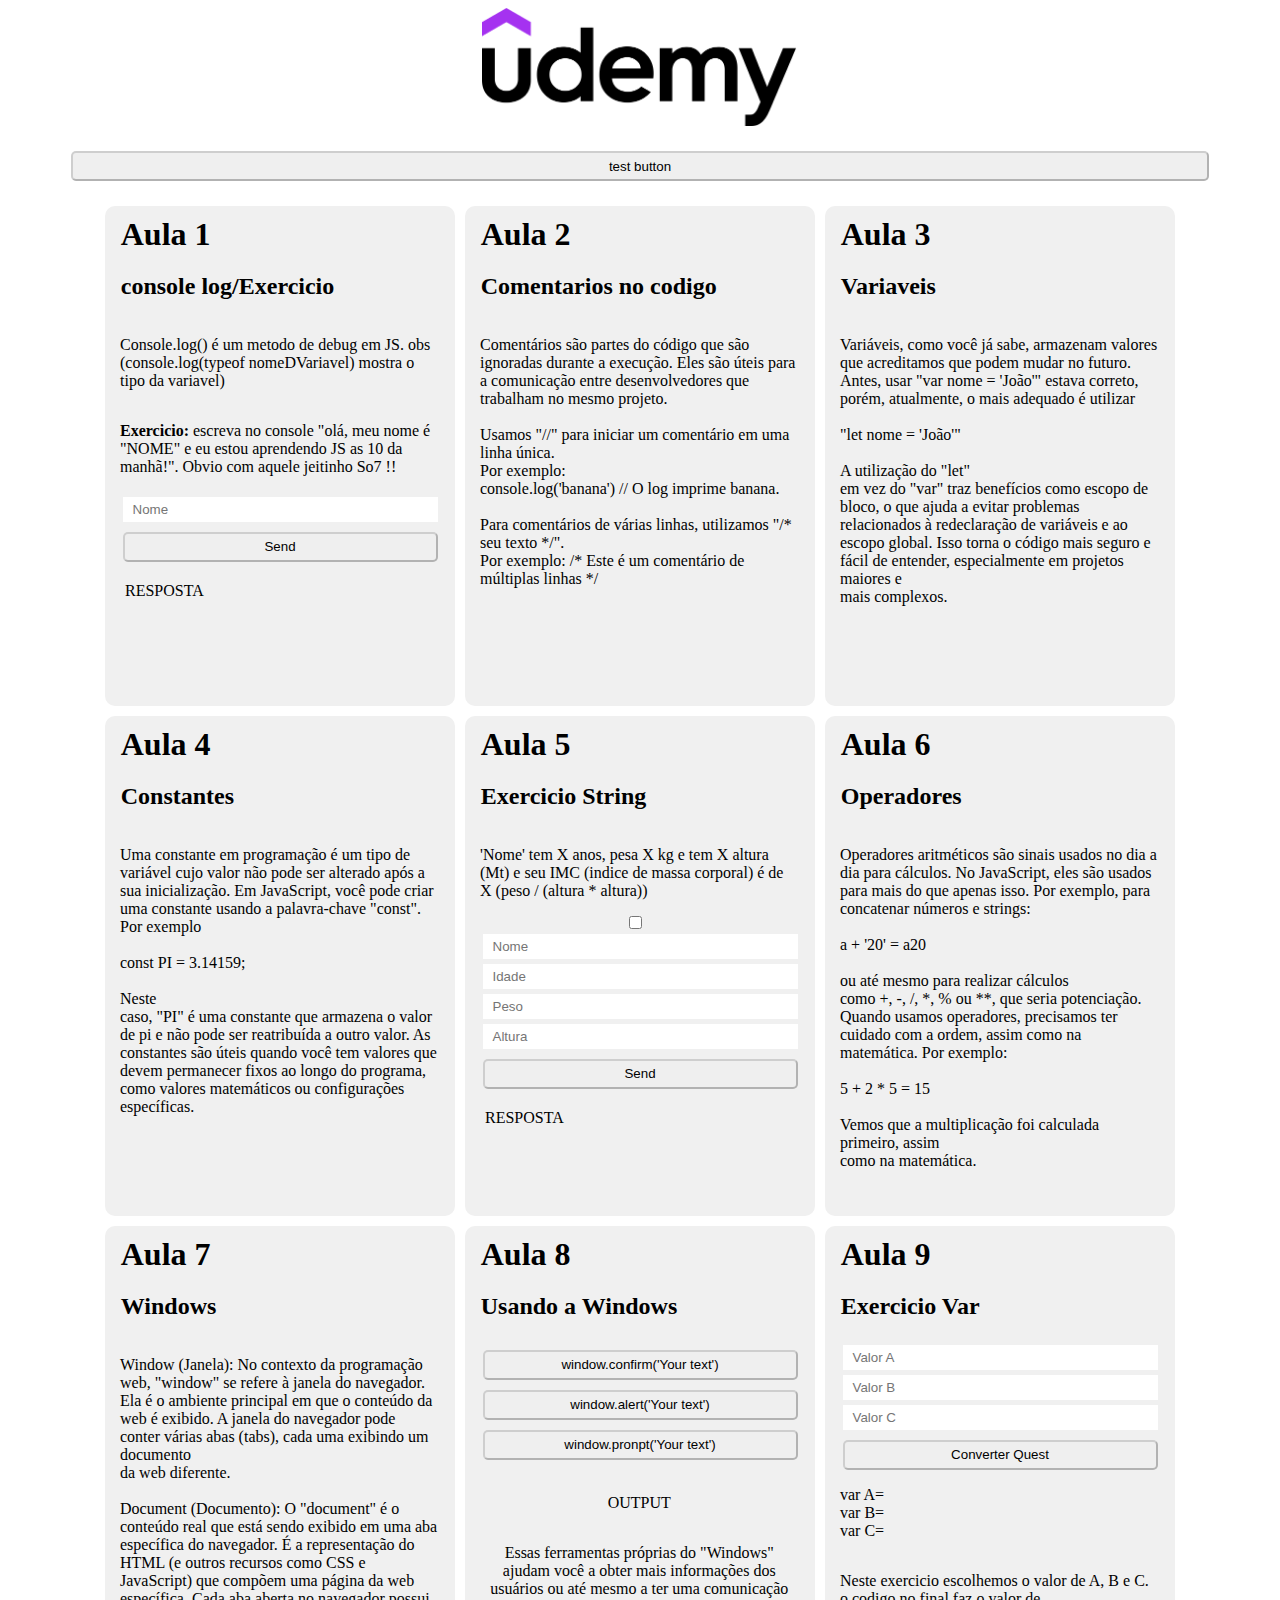
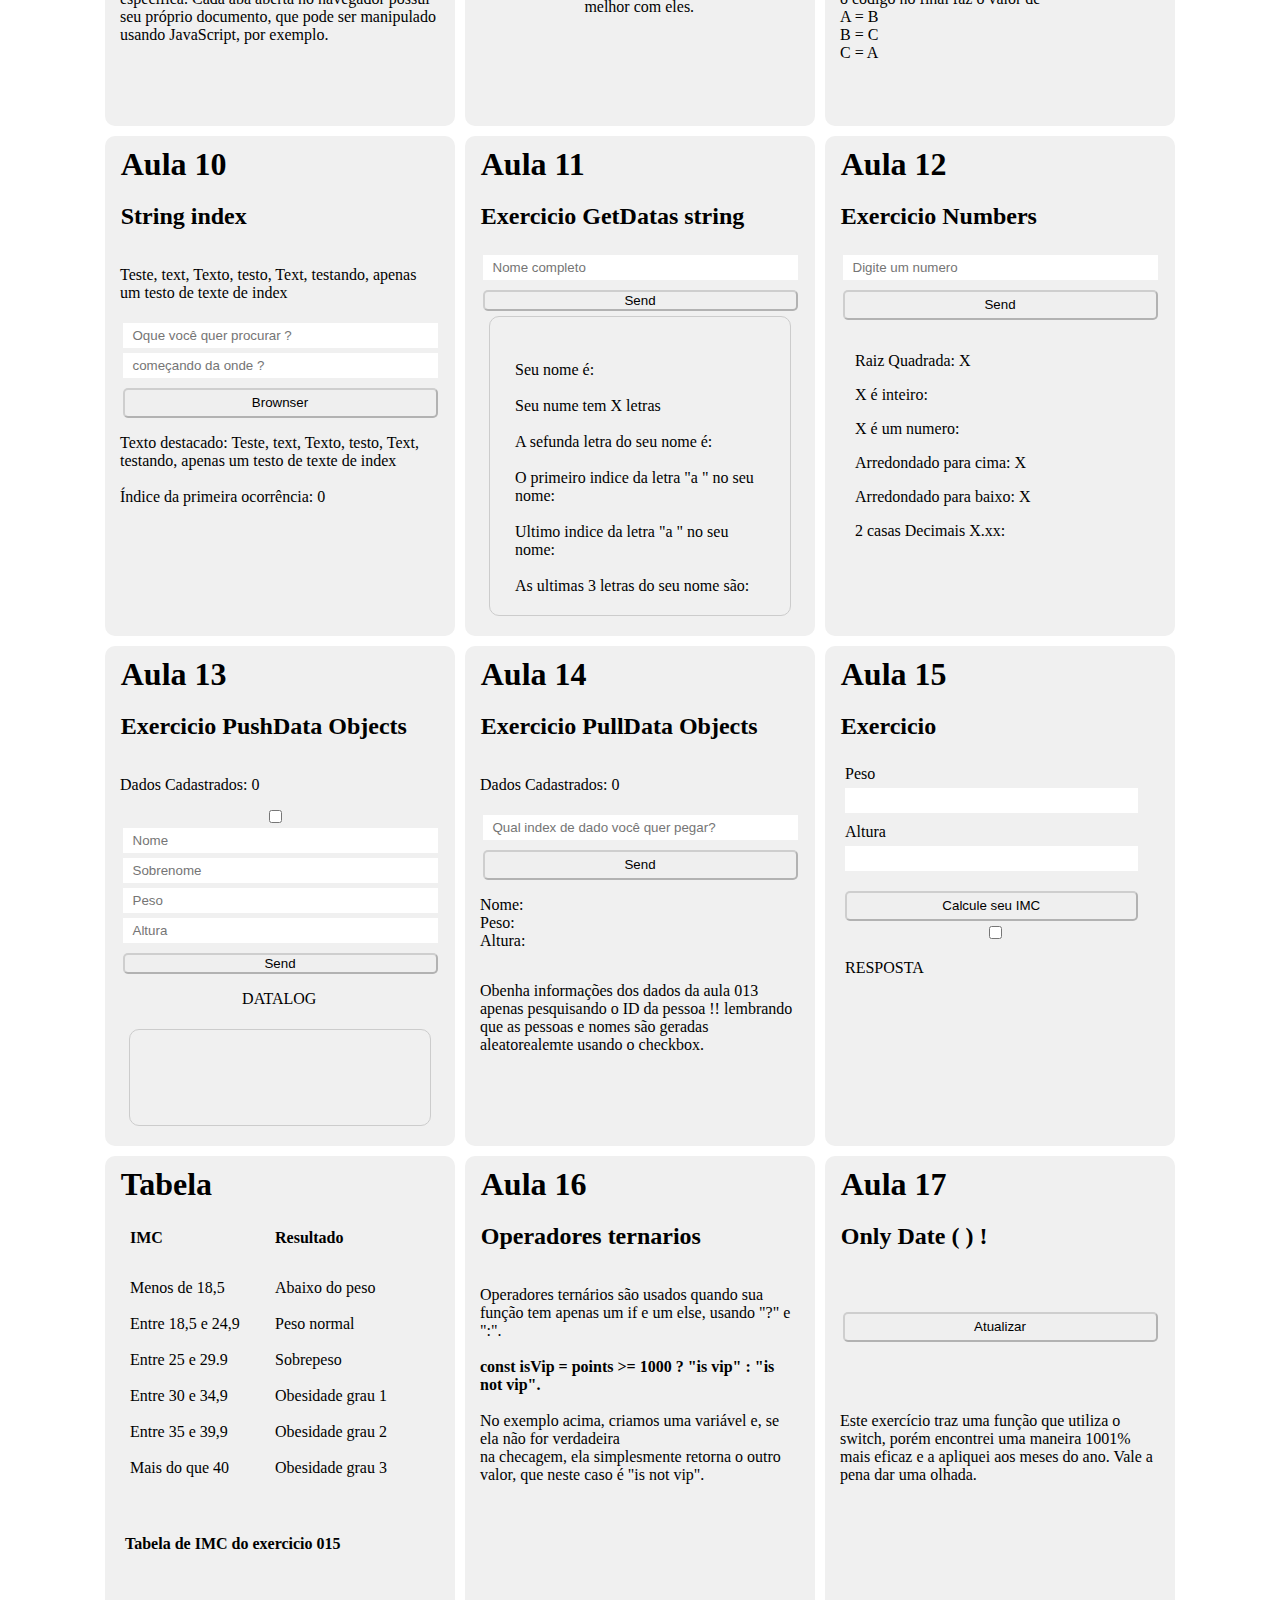
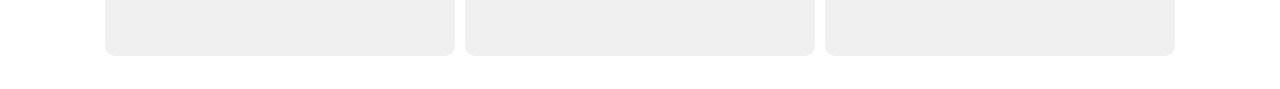
==== index.html @ 400ef10d "Updade 11/04/2024 10:15" ====
<!DOCTYPE html>
<html lang="pt-BR">

<head>
    <meta charset="UTF-8">
    <meta name="viewport" content="width=device-width, initial-scale=1.0">
    <title>base teste Curso</title>
    <link rel="stylesheet" href="/CursoPart1/style.css">
    <link rel="stylesheet" href="/CursoPart1/styleAulas.css">
</head>

<body>


    <img src="/assets/Udemy_logo.svg.png" class="imgUdemy" alt="Imagem udemy">
    <button class="bt" style="margin-top: 25px;" onclick="testBackLog()">test button</button>



    <section class="daddy">
        <div class="aula">
            <h1>Aula 1</h1>
            <h2>console log/Exercicio</h2>

            <p>Console.log() é um metodo de debug em JS. obs (console.log(typeof nomeDVariavel) mostra o tipo da variavel)</p>
            <p><strong>Exercicio:</strong> escreva no console "olá, meu nome é "NOME" e eu estou aprendendo JS as 10 da manhã!". Obvio com aquele jeitinho So7 !!</p>

            <input type="text" id="nome" class="input" placeholder="Nome">
            <button onclick="aula001()" class="bt">Send</button>
            <p id="quest001" class="respClass">RESPOSTA</p>

        </div>

        <div class="aula">
            <h1>Aula 2</h1>
            <h2>Comentarios no codigo</h2>

            <p>Comentários são partes do código que são ignoradas durante a execução. Eles são úteis para a comunicação entre desenvolvedores que trabalham no mesmo projeto.<br><br> Usamos "//" para iniciar um comentário em uma linha única.<br>Por exemplo:
                console.log('banana') // O log imprime banana. <br><br>Para comentários de várias linhas, utilizamos "/* seu texto */". <br>Por exemplo: /* Este é um comentário de múltiplas linhas */
            </p>




        </div>
        <div class="aula">
            <h1>Aula 3</h1>
            <h2>Variaveis</h2>

            <p>Variáveis, como você já sabe, armazenam valores que acreditamos que podem mudar no futuro. Antes, usar "var nome = 'João'" estava correto, porém, atualmente, o mais adequado é utilizar <br><br>"let nome = 'João'"<br><br> A utilização do "let"
                em vez do "var" traz benefícios como escopo de bloco, o que ajuda a evitar problemas relacionados à redeclaração de variáveis e ao escopo global. Isso torna o código mais seguro e fácil de entender, especialmente em projetos maiores e
                mais complexos.
            </p>


        </div>

        <div class="aula">
            <h1>Aula 4</h1>
            <h2>Constantes</h2>

            <p>Uma constante em programação é um tipo de variável cujo valor não pode ser alterado após a sua inicialização. Em JavaScript, você pode criar uma constante usando a palavra-chave "const". Por exemplo<br><br>const PI = 3.14159;<br><br>Neste
                caso, "PI" é uma constante que armazena o valor de pi e não pode ser reatribuída a outro valor. As constantes são úteis quando você tem valores que devem permanecer fixos ao longo do programa, como valores matemáticos ou configurações
                específicas.
            </p>

        </div>

        <div class="aula">
            <h1>Aula 5</h1>
            <h2>Exercicio String</h2>
            <p>'Nome' tem X anos, pesa X kg e tem X altura (Mt) e seu IMC (indice de massa corporal) é de X (peso / (altura * altura))</p>

            <input type="checkbox" id="checkboxAula05" class="checkBox">
            <input type="text" placeholder="Nome" class="input" id="aula005Nome">
            <input type="number" placeholder="Idade" class="input" id="aula005Idade">
            <input type="number" placeholder="Peso" class="input" id="aula005Peso">
            <input type="number" placeholder="Altura" class="input" id="aula005Altura">

            <button onclick="aula005()" class="bt">Send</button>

            <p id="aula005" class="respClass">RESPOSTA</p>

        </div>

        <div class="aula">
            <h1>Aula 6 </h1>
            <h2>Operadores</h2>

            <p>Operadores aritméticos são sinais usados no dia a dia para cálculos. No JavaScript, eles são usados para mais do que apenas isso. Por exemplo, para concatenar números e strings: <br><br>a + '20' = a20<br><br>ou até mesmo para realizar cálculos
                como +, -, /, *, % ou **, que seria potenciação. Quando usamos operadores, precisamos ter cuidado com a ordem, assim como na matemática. Por exemplo: <br><br>5 + 2 * 5 = 15<br><br>Vemos que a multiplicação foi calculada primeiro, assim
                como na matemática.
            </p>

        </div>

        <div class="aula">
            <h1>Aula 7 </h1>
            <h2>Windows</h2>

            <p>Window (Janela): No contexto da programação web, "window" se refere à janela do navegador. Ela é o ambiente principal em que o conteúdo da web é exibido. A janela do navegador pode conter várias abas (tabs), cada uma exibindo um documento
                da web diferente. <br><br>Document (Documento): O "document" é o conteúdo real que está sendo exibido em uma aba específica do navegador. É a representação do HTML (e outros recursos como CSS e JavaScript) que compõem uma página da web
                específica. Cada aba aberta no navegador possui seu próprio documento, que pode ser manipulado usando JavaScript, por exemplo.
            </p>

        </div>

        <div class="aula">
            <h1>Aula 8 </h1>
            <h2>Usando a Windows</h2>

            <button onclick="aula007('confirm')" class="bt">window.confirm('Your text')</button>
            <button onclick="aula007('alert')" class="bt">window.alert('Your text')</button>
            <button onclick="aula007('pronpt')" class="bt">window.pronpt('Your text')</button>
            <BR>

            <p id="outputAula007" style="text-align: center;">OUTPUT<br></p>
            <p style="text-align: center;">Essas ferramentas próprias do "Windows" ajudam você a obter mais informações dos usuários ou até mesmo a ter uma comunicação melhor com eles.</p>

        </div>

        <div class="aula">
            <h1>Aula 9</h1>
            <h2>Exercicio Var</h2>

            <input type="text" class="input" placeholder="Valor A" id="aula009A">
            <input type="text" class="input" placeholder="Valor B" id="aula009B">
            <input type="text" class="input" placeholder="Valor C" id="aula009C">

            <button class="bt" onclick="aula009()">Converter Quest</button>

            <p id="textAula009">var A= <br>var B= <br>var C=</p>

            <p>Neste exercicio escolhemos o valor de A, B e C. o codigo no final faz o valor de <br>A = B<br>B = C<br>C = A</p>

        </div>

        <div class="aula">
            <h1>Aula 10</h1>
            <h2>String index</h2>

            <p>Teste, text, Texto, testo, Text, testando, apenas um testo de texte de index</p>

            <input type="text" class="input" placeholder="Oque você quer procurar ?" id="TXTaula010">
            <input type="number" class="input" placeholder="começando da onde ?" id="IndexINIaula010">
            <button class="bt" onclick="aula010()">Brownser</button>
            <p id="quest010">Texto destacado: Teste, text, Texto, testo, Text, testando, apenas um testo de texte de index<br><br>Índice da primeira ocorrência: 0</p>

        </div>

        <div class="aula">
            <h1>Aula 11</h1>
            <h2>Exercicio GetDatas string</h2>


            <input type="text" class="input" placeholder="Nome completo" id="aula011Nome">
            <button class="bt" onclick="aula011()">Send</button>
            <div class="Pflex">

                <p id="TXTaula011">
                    Seu nome é: <br><br>Seu nume tem X letras <br><br>A sefunda letra do seu nome é: <br><br>O primeiro indice da letra "a " no seu nome: <br><br>Ultimo indice da letra "a " no seu nome: <br><br>As ultimas 3 letras do seu nome são:<br><br>                    Seu nome dividido:<br><br>Seu - nome em MAIUSCULAS: <br><br>Seu nome em minusculas: </p>
            </div>

        </div>

        <div class="aula">
            <h1>Aula 12</h1>
            <h2>Exercicio Numbers</h2>

            <input type="number" class="input" placeholder="Digite um numero" id="aula012Nome">
            <button class="bt" onclick="aula012()">Send</button>

            <P id="txtAula012"></P>
        </div>


        <div class="aula">
            <h1>Aula 13</h1>
            <h2>Exercicio PushData Objects</h2>
            <div></div>
            <p id="aula013Cache">Dados Cadastrados: 0</p>
            <input type="checkbox" id="checkboxAula013" class="checkBox">
            <input type="text" class="input " placeholder="Nome " id="aula013nome">
            <input type="text" class="input " placeholder="Sobrenome " id="aula013sobrenome">
            <input type="number" class="input " placeholder="Peso " id="aula013peso">
            <input type="number" class="input " placeholder="Altura " id="aula013altura">

            <button class="bt " onclick="aula013()">Send</button>
            <P style="text-align: center;">DATALOG</P>
            <div class="Pflex" id="CacheAula013Data"></div>

        </div>

        <div class="aula">
            <h1>Aula 14</h1>
            <h2>Exercicio PullData Objects</h2>

            <p id="aula014Cache">Dados Cadastrados: 0</p>
            <input type="number" class="input" placeholder="Qual index de dado você quer pegar?" id="aula014index">
            <button class="bt" onclick="aula014() ">Send</button>
            <p id="txtAula014" style="text-align: start; ">Nome:<br>Peso:<br>Altura:</p>


            <p>Obenha informações dos dados da aula 013 apenas pesquisando o ID da pessoa !! lembrando que as pessoas e nomes são geradas aleatorealemte usando o checkbox.</p>
        </div>

        <div class="aula">
            <h1>Aula 15</h1>
            <h2>Exercicio </h2>

            <div class="forInput">
                <label for="">Peso</label>
                <input type="number" class="input" id="inputAula015Peso">
            </div>

            <div class="forInput">
                <label for="">Altura</label>
                <input type="number" class="input" id="inputAula015altura">
            </div>

            <div class="forInput">
                <button class="bt " onclick="aula015()">Calcule seu IMC</button>

            </div>
            <input type="checkbox" id="checkboxAula015" class="checkBox">
            <P class="respClass" id="respAula015">RESPOSTA</P>
        </div>

        <div class="aula">
            <h1>Tabela</h1>
            <div class="DefinitionDivAula001">
                <div class="divSmallDefinitions">
                    <div class="smallDivLeft">
                        <p> <b>IMC</b> </p>
                        <p>Menos de 18,5<br><br>Entre 18,5 e 24,9<br><br>Entre 25 e 29.9<br><br>Entre 30 e 34,9<br><br>Entre 35 e 39,9<br><br>Mais do que 40</p>
                    </div>
                    <div class="smallDivRight">
                        <p> <b>Resultado</b> </p>
                        <p>Abaixo do peso<br><br>Peso normal<br><br>Sobrepeso<br><br>Obesidade grau 1<br><br>Obesidade grau 2<br><br>Obesidade grau 3<br><br></p>
                    </div>
                </div>
            </div>
            <div class="DefinitionDivAula001">
                <p style="margin-top: 100px;"><b>Tabela de IMC do exercicio 015</b></p>
            </div>
        </div>

        <div class="aula">
            <h1>Aula 16</h1>
            <h2>Operadores ternarios</h2>

            <p>Operadores ternários são usados quando sua função tem apenas um if e um else, usando "?" e ":". <br><br><b>const isVip = points >= 1000 ? "is vip" : "is not vip".</b><br><br> No exemplo acima, criamos uma variável e, se ela não for verdadeira
                na checagem, ela simplesmente retorna o outro valor, que neste caso é "is not vip".</p>
        </div>

        <div class="aula">
            <h1>Aula 17</h1>
            <h2>Only Date ( ) !</h2>
            <p style="text-align: center; margin-right: 25px;" id="DataTimeAula016"></p>
            <button class="bt" onclick="aula016()">Atualizar</button>
            <p style="margin-top: 70px;">Este exercício traz uma função que utiliza o switch, porém encontrei uma maneira 1001% mais eficaz e a apliquei aos meses do ano. Vale a pena dar uma olhada.</p>
        </div>






    </section>

    <script src="//CursoPart1/CursoPart1/main.js"></script>
    <script src="/CursoPart1/preconfig.js"></script>
    <script src="/CursoPart1/mainTestScript.js"></script>


</body>

</html>
---- CursoPart1/style.css ----
body {
        display: flex;
        margin: 0ppx;
        flex-direction: column;
    }
    
    .daddy {
        display: flex;
        flex-wrap: wrap;
        justify-content: center;
        align-items: flex-start;
        padding: 20px;
    }
    
    .aula {
        display: flex;
        flex-direction: column;
        background-color: rgb(240, 240, 240);
        border-radius: 10px;
        margin: 5px;
        width: 350px;
        height: 500px;
    }
    
    .aula:hover {
        scale: 1.01;
    }
    
    .DefinitionDivAula001 {
        display: flex;
        border-radius: 10px;
        margin: 5px;
        width: 300px;
        height: 500px;
    }
    
    .divSmallDefinitions {
        display: flex;
        border-radius: 10px;
        margin: 5px;
        width: 710px;
    }
    
    .smallDivLeft {
        display: flex;
        width: 100%;
        border-radius: 10px;
        height: 150px;
        flex-direction: column;
    }
    
    .smallDivRight {
        display: flex;
        width: 100%;
        height: 150px;
        border-radius: 10px;
        flex-direction: column;
    }
    
    .input {
        min-height: 25px;
        margin-top: 5px;
        width: 90%;
        align-self: center;
        padding: 0px;
        border: none;
        text-indent: 10px;
    }
    
    .bt {
        width: 90%;
        height: 30px;
        margin-top: 10px;
        border-radius: 5px;
        border-color: rgba(26, 26, 26, 0.253);
        align-self: center;
    }
    
    .Pflex {
        width: 80%;
        height: 100%;
        overflow-y: auto;
        padding: 10px;
        border-radius: 5px;
        text-align: start;
        margin-top: 5px;
        border: 1px solid #ccc;
        align-self: center;
        margin-bottom: 20px;
        border-radius: 10px;
    }
    
    .imgUdemy {
        width: 25%;
        align-self: center;
    }
    
    p {
        text-align: start;
        width: 91%;
        white-space: pre-line;
        margin-left: 15px;
    }
    
    h1 {
        width: 91%;
        align-self: center;
        margin: 0px;
        margin-top: 10px;
    }
    
    h2 {
        width: 91%;
        align-self: center;
    }
    
    .forInput {
        display: flex;
        flex-direction: column;
        margin-left: 15px;
        padding: 5px;
    }
    
    .forInput input {
        align-self: flex-start;
    }
    
    .forInput button {
        align-self: flex-start;
    }
    
    .respClass {
        margin-left: 20px;
        margin-top: 20px;
    }
    
    .checkBox {
        margin: 0px;
        padding: 0px;
        align-self: center;
        margin-right: 10px;
    }
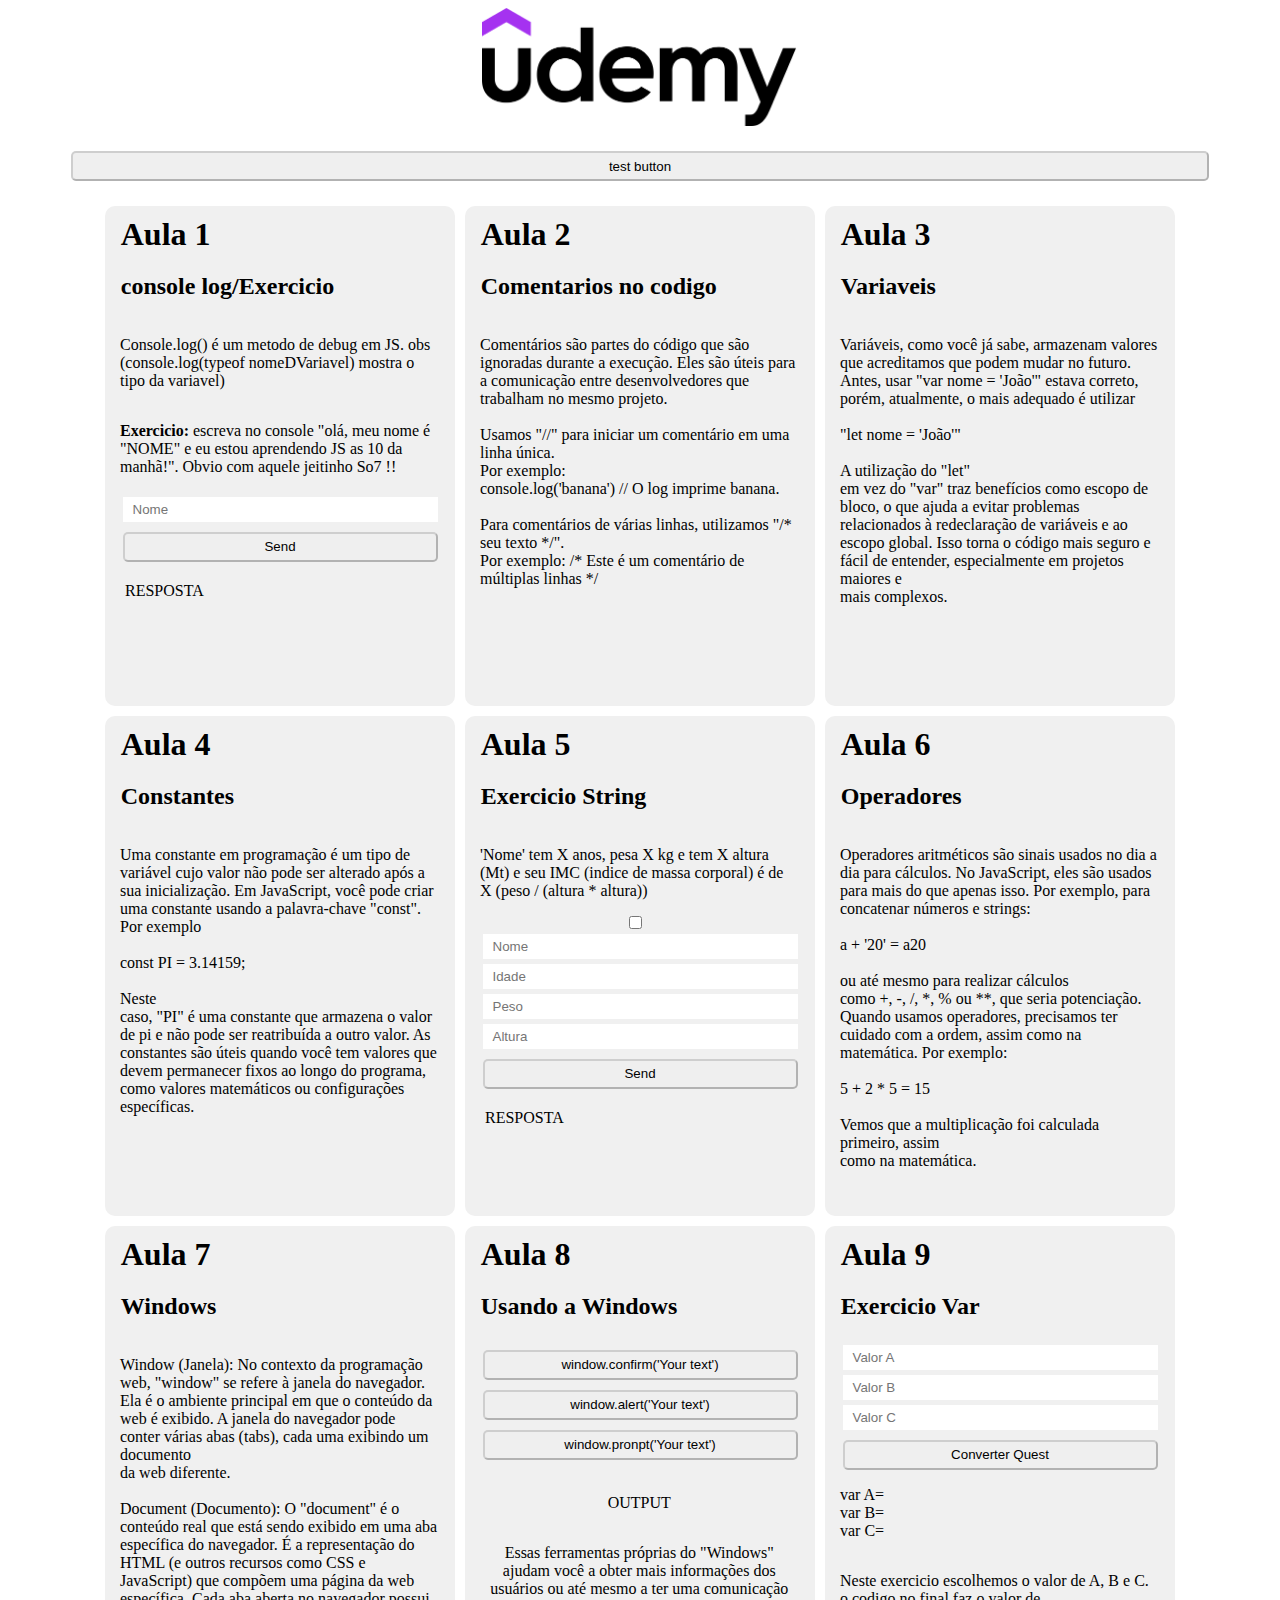
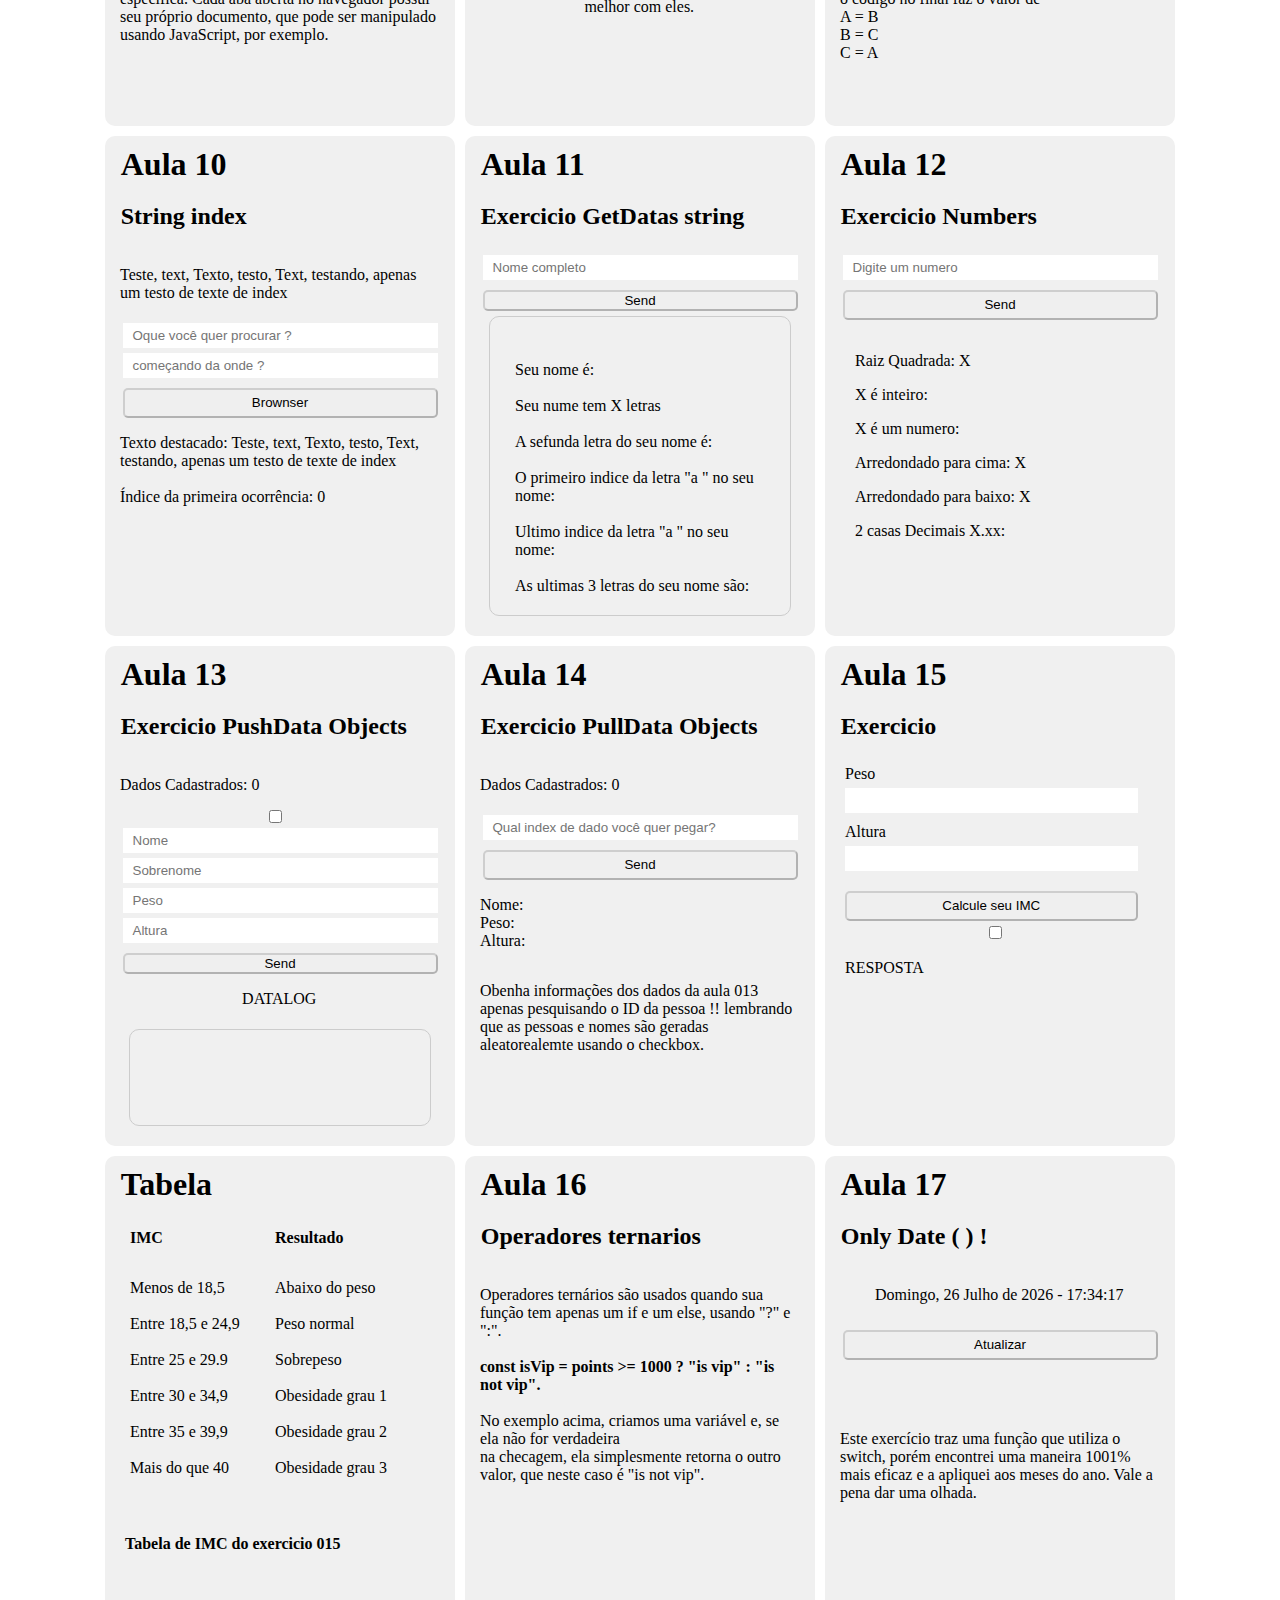
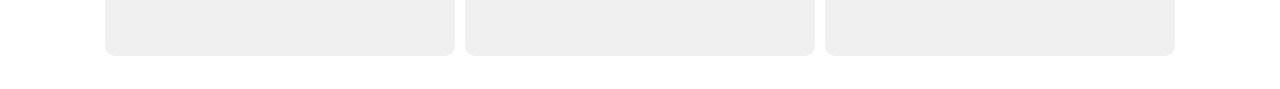
==== commit 9696e217: "Updade 12/04/2024 13:32" ====
--- a/index.html
+++ b/index.html
@@ -5,8 +5,152 @@
     <meta charset="UTF-8">
     <meta name="viewport" content="width=device-width, initial-scale=1.0">
     <title>base teste Curso</title>
-    <link rel="stylesheet" href="/CursoPart1/style.css">
+    <link rel="stylesheet" href="/CursoPart1/styles.css">
     <link rel="stylesheet" href="/CursoPart1/styleAulas.css">
+    <style>
+        body {
+            display: flex;
+            margin: 0ppx;
+            flex-direction: column;
+        }
+        
+        .daddy {
+            display: flex;
+            flex-wrap: wrap;
+            justify-content: center;
+            align-items: flex-start;
+            padding: 20px;
+        }
+        
+        .aula {
+            display: flex;
+            flex-direction: column;
+            background-color: rgb(240, 240, 240);
+            border-radius: 10px;
+            margin: 5px;
+            width: 350px;
+            height: 500px;
+        }
+        
+        .aula:hover {
+            scale: 1.01;
+        }
+        
+        .DefinitionDivAula001 {
+            display: flex;
+            border-radius: 10px;
+            margin: 5px;
+            width: 300px;
+            height: 500px;
+        }
+        
+        .divSmallDefinitions {
+            display: flex;
+            border-radius: 10px;
+            margin: 5px;
+            width: 710px;
+        }
+        
+        .smallDivLeft {
+            display: flex;
+            width: 100%;
+            border-radius: 10px;
+            height: 150px;
+            flex-direction: column;
+        }
+        
+        .smallDivRight {
+            display: flex;
+            width: 100%;
+            height: 150px;
+            border-radius: 10px;
+            flex-direction: column;
+        }
+        
+        .input {
+            min-height: 25px;
+            margin-top: 5px;
+            width: 90%;
+            align-self: center;
+            padding: 0px;
+            border: none;
+            text-indent: 10px;
+        }
+        
+        .bt {
+            width: 90%;
+            height: 30px;
+            margin-top: 10px;
+            border-radius: 5px;
+            border-color: rgba(26, 26, 26, 0.253);
+            align-self: center;
+        }
+        
+        .Pflex {
+            width: 80%;
+            height: 100%;
+            overflow-y: auto;
+            padding: 10px;
+            border-radius: 5px;
+            text-align: start;
+            margin-top: 5px;
+            border: 1px solid #ccc;
+            align-self: center;
+            margin-bottom: 20px;
+            border-radius: 10px;
+        }
+        
+        .imgUdemy {
+            width: 25%;
+            align-self: center;
+        }
+        
+        p {
+            text-align: start;
+            width: 91%;
+            white-space: pre-line;
+            margin-left: 15px;
+        }
+        
+        h1 {
+            width: 91%;
+            align-self: center;
+            margin: 0px;
+            margin-top: 10px;
+        }
+        
+        h2 {
+            width: 91%;
+            align-self: center;
+        }
+        
+        .forInput {
+            display: flex;
+            flex-direction: column;
+            margin-left: 15px;
+            padding: 5px;
+        }
+        
+        .forInput input {
+            align-self: flex-start;
+        }
+        
+        .forInput button {
+            align-self: flex-start;
+        }
+        
+        .respClass {
+            margin-left: 20px;
+            margin-top: 20px;
+        }
+        
+        .checkBox {
+            margin: 0px;
+            padding: 0px;
+            align-self: center;
+            margin-right: 10px;
+        }
+    </style>
 </head>
 
 <body>
@@ -268,9 +412,9 @@
 
     </section>
 
-    <script src="//CursoPart1/CursoPart1/main.js"></script>
-    <script src="/CursoPart1/preconfig.js"></script>
-    <script src="/CursoPart1/mainTestScript.js"></script>
+    <script src="CursoPart1/main.js"></script>
+    <script src="CursoPart1/preconfig.js"></script>
+    <script src="CursoPart1/mainTestScript.js"></script>
 
 
 </body>
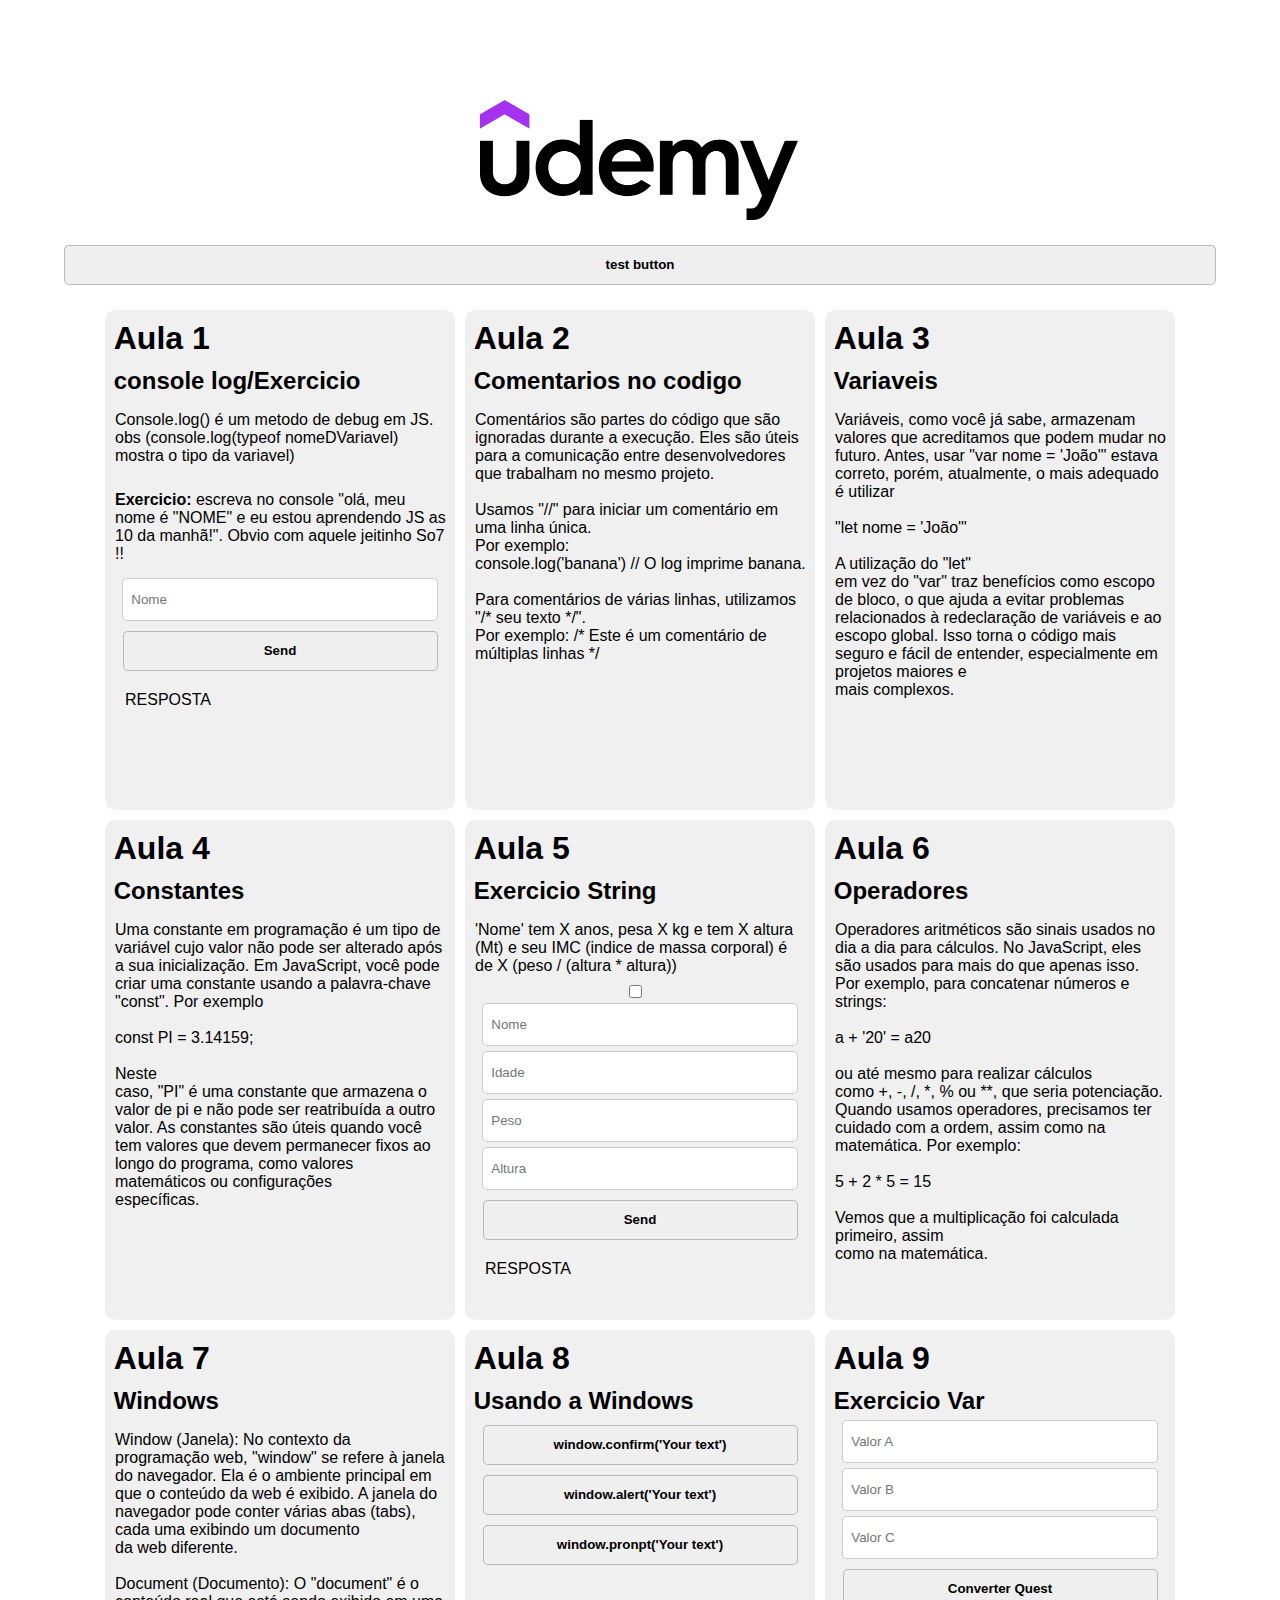
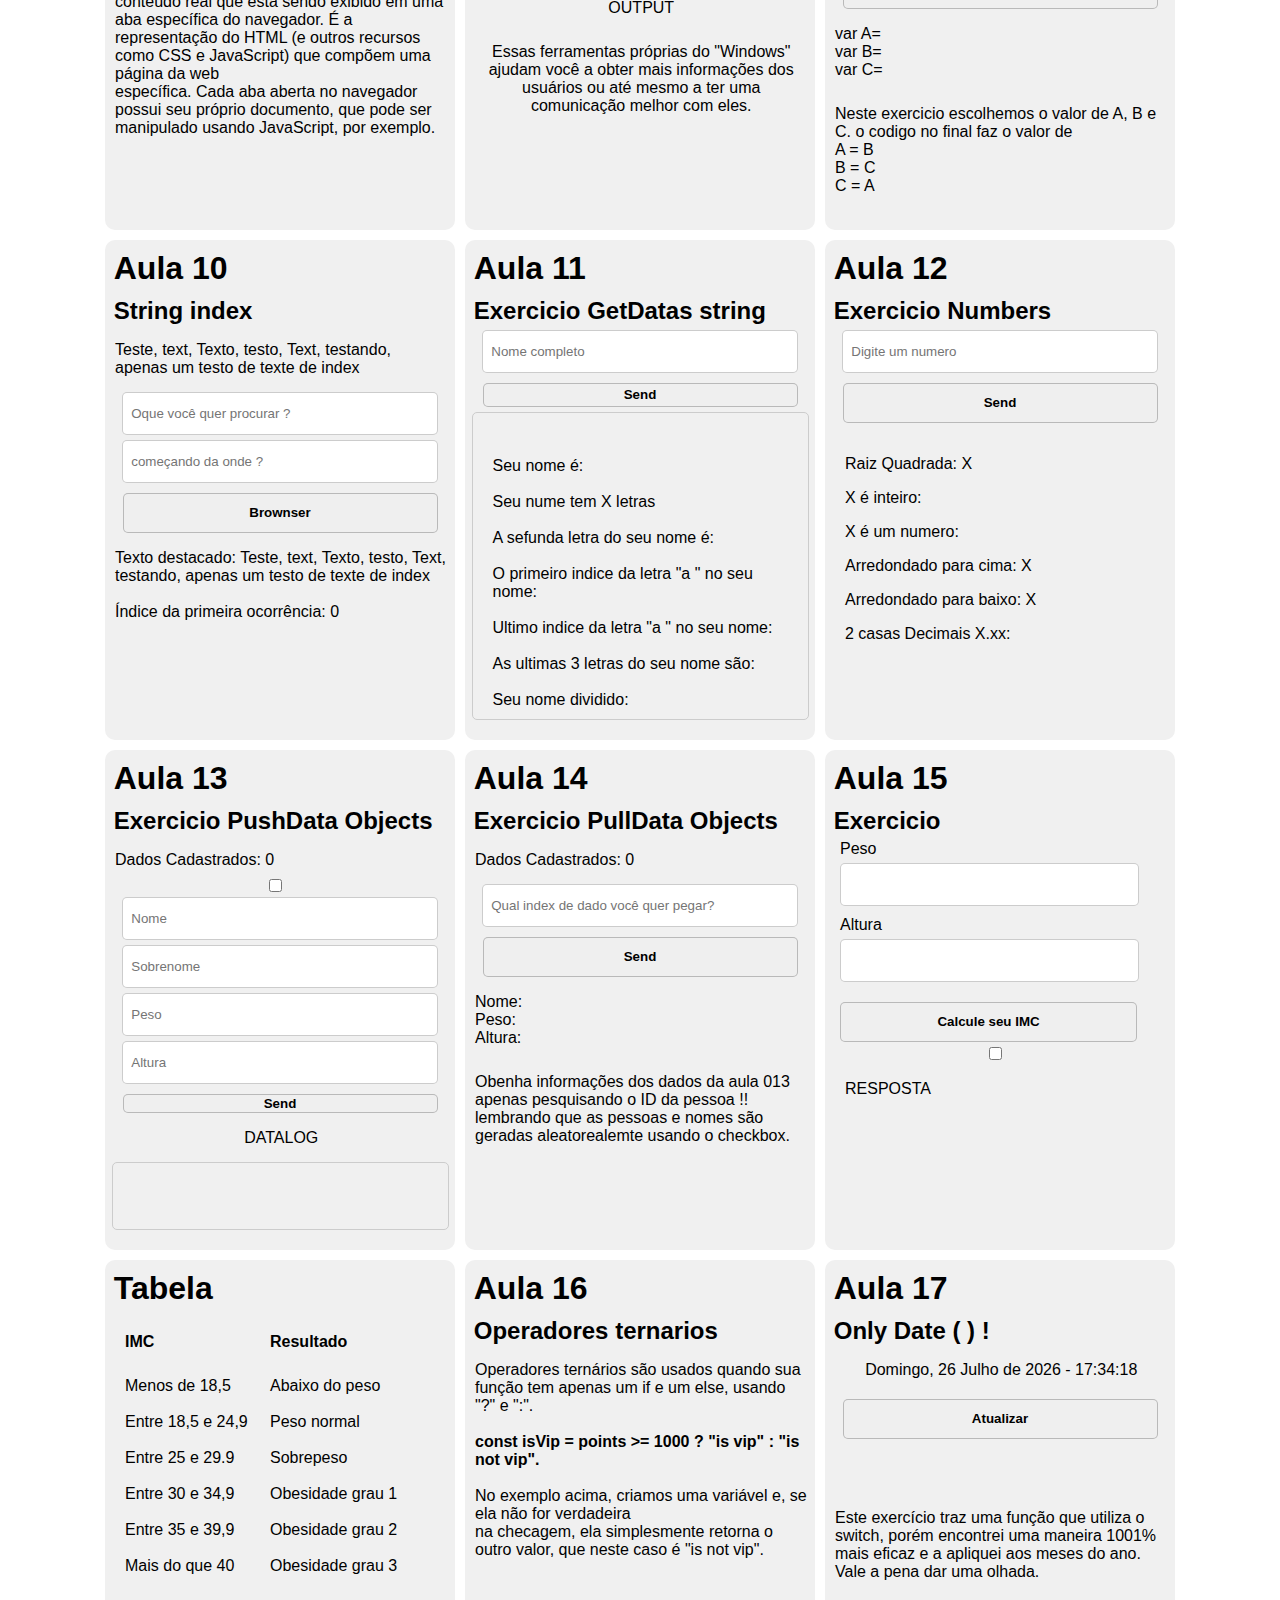
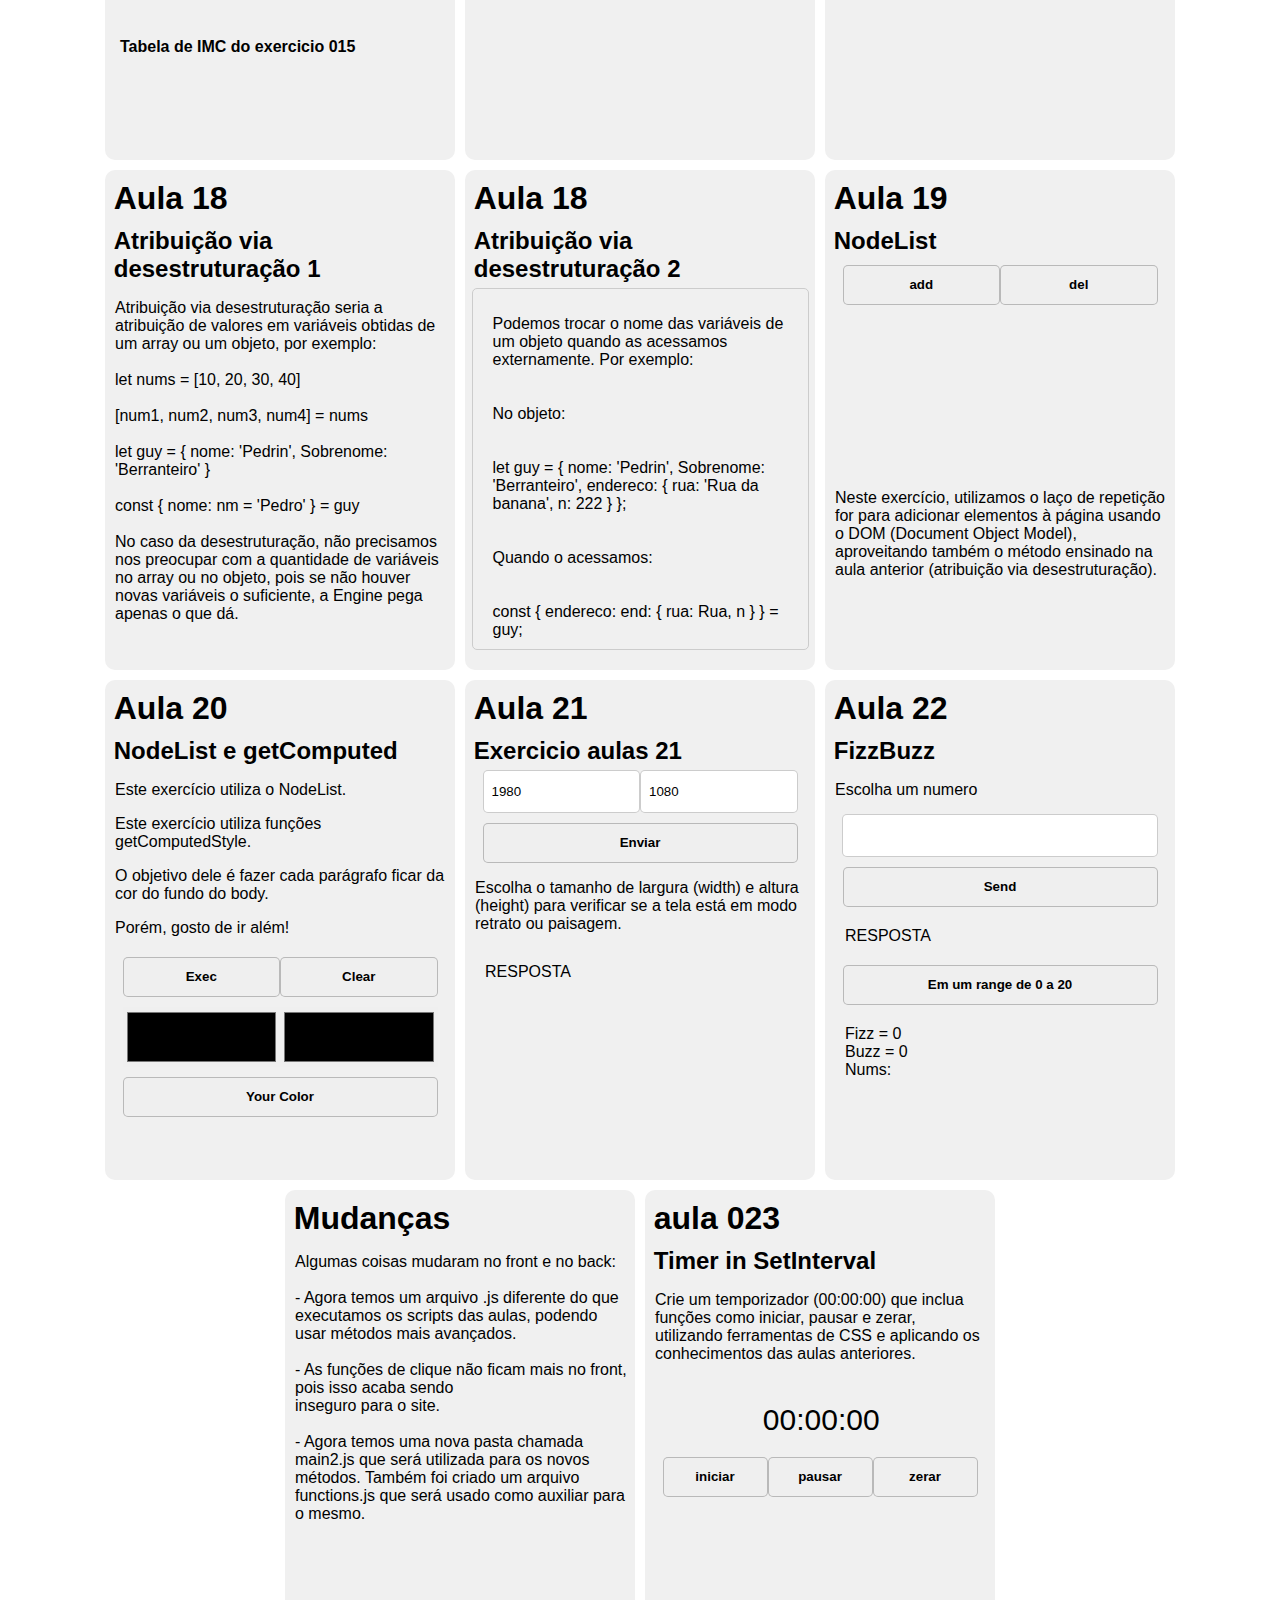
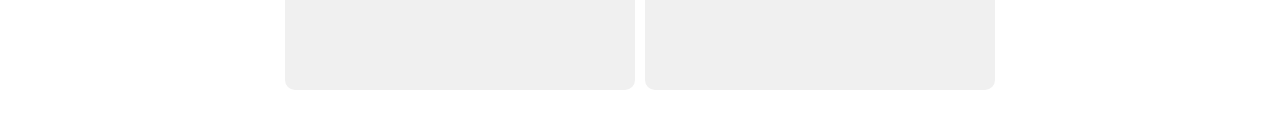
==== commit cdafead5: "Updade 16/04/2024 21:09" ====
--- a/index.html
+++ b/index.html
@@ -5,159 +5,16 @@
     <meta charset="UTF-8">
     <meta name="viewport" content="width=device-width, initial-scale=1.0">
     <title>base teste Curso</title>
-    <link rel="stylesheet" href="/CursoPart1/styles.css">
-    <link rel="stylesheet" href="/CursoPart1/styleAulas.css">
-    <style>
-        body {
-            display: flex;
-            margin: 0ppx;
-            flex-direction: column;
-        }
-        
-        .daddy {
-            display: flex;
-            flex-wrap: wrap;
-            justify-content: center;
-            align-items: flex-start;
-            padding: 20px;
-        }
-        
-        .aula {
-            display: flex;
-            flex-direction: column;
-            background-color: rgb(240, 240, 240);
-            border-radius: 10px;
-            margin: 5px;
-            width: 350px;
-            height: 500px;
-        }
-        
-        .aula:hover {
-            scale: 1.01;
-        }
-        
-        .DefinitionDivAula001 {
-            display: flex;
-            border-radius: 10px;
-            margin: 5px;
-            width: 300px;
-            height: 500px;
-        }
-        
-        .divSmallDefinitions {
-            display: flex;
-            border-radius: 10px;
-            margin: 5px;
-            width: 710px;
-        }
-        
-        .smallDivLeft {
-            display: flex;
-            width: 100%;
-            border-radius: 10px;
-            height: 150px;
-            flex-direction: column;
-        }
-        
-        .smallDivRight {
-            display: flex;
-            width: 100%;
-            height: 150px;
-            border-radius: 10px;
-            flex-direction: column;
-        }
-        
-        .input {
-            min-height: 25px;
-            margin-top: 5px;
-            width: 90%;
-            align-self: center;
-            padding: 0px;
-            border: none;
-            text-indent: 10px;
-        }
-        
-        .bt {
-            width: 90%;
-            height: 30px;
-            margin-top: 10px;
-            border-radius: 5px;
-            border-color: rgba(26, 26, 26, 0.253);
-            align-self: center;
-        }
-        
-        .Pflex {
-            width: 80%;
-            height: 100%;
-            overflow-y: auto;
-            padding: 10px;
-            border-radius: 5px;
-            text-align: start;
-            margin-top: 5px;
-            border: 1px solid #ccc;
-            align-self: center;
-            margin-bottom: 20px;
-            border-radius: 10px;
-        }
-        
-        .imgUdemy {
-            width: 25%;
-            align-self: center;
-        }
-        
-        p {
-            text-align: start;
-            width: 91%;
-            white-space: pre-line;
-            margin-left: 15px;
-        }
-        
-        h1 {
-            width: 91%;
-            align-self: center;
-            margin: 0px;
-            margin-top: 10px;
-        }
-        
-        h2 {
-            width: 91%;
-            align-self: center;
-        }
-        
-        .forInput {
-            display: flex;
-            flex-direction: column;
-            margin-left: 15px;
-            padding: 5px;
-        }
-        
-        .forInput input {
-            align-self: flex-start;
-        }
-        
-        .forInput button {
-            align-self: flex-start;
-        }
-        
-        .respClass {
-            margin-left: 20px;
-            margin-top: 20px;
-        }
-        
-        .checkBox {
-            margin: 0px;
-            padding: 0px;
-            align-self: center;
-            margin-right: 10px;
-        }
-    </style>
+    <link rel="stylesheet" href="/CursoPart1/style.css">
+
+
 </head>
 
 <body>
 
 
-    <img src="/assets/Udemy_logo.svg.png" class="imgUdemy" alt="Imagem udemy">
-    <button class="bt" style="margin-top: 25px;" onclick="testBackLog()">test button</button>
+    <img src="/assets/Udemy_logo.svg.png" class="imgUdemy" alt="Imagem udemy" style="margin-top: 100px;">
+    <button class="btTest" style="margin-top: 25px;" onclick="testBackLog()">test button</button>
 
 
 
@@ -405,6 +262,124 @@
             <p style="margin-top: 70px;">Este exercício traz uma função que utiliza o switch, porém encontrei uma maneira 1001% mais eficaz e a apliquei aos meses do ano. Vale a pena dar uma olhada.</p>
         </div>
 
+        <div class="aula">
+            <h1>Aula 18</h1>
+            <h2>Atribuição via desestruturação 1</h2>
+
+            <p>Atribuição via desestruturação seria a atribuição de valores em variáveis obtidas de um array ou um objeto, por exemplo:<br><br>let nums = [10, 20, 30, 40]<br><br>[num1, num2, num3, num4] = nums<br><br>let guy = { nome: 'Pedrin', Sobrenome:
+                'Berranteiro' }<br><br>const { nome: nm = 'Pedro' } = guy<br><br>No caso da desestruturação, não precisamos nos preocupar com a quantidade de variáveis no array ou no objeto, pois se não houver novas variáveis o suficiente, a Engine pega
+                apenas o que dá.</p>
+        </div>
+
+        <div class="aula">
+            <h1>Aula 18</h1>
+            <h2>Atribuição via desestruturação 2</h2>
+            <div class="Pflex">
+                <p>Podemos trocar o nome das variáveis de um objeto quando as acessamos externamente. Por exemplo:
+
+                    <br>No objeto:
+
+                    <br>let guy = { nome: 'Pedrin', Sobrenome: 'Berranteiro', endereco: { rua: 'Rua da banana', n: 222 } };
+
+                    <br>Quando o acessamos:
+
+                    <br>const { endereco: end: { rua: Rua, n } } = guy;
+
+                    <br>console.log(rua, n);
+
+                    <br>Nesse exemplo, pegamos o endereço no objeto e filtramos o que queremos obter no objeto endereço, que está dentro do objeto guy. Para dar um nome diferente fora do objeto guy, usamos ":" para atribuir o novo nome.</p>
+            </div>
+        </div>
+
+        <div class="aula">
+            <h1>Aula 19</h1>
+            <h2>NodeList</h2>
+            <div class="HbuttonCfg">
+                <button class="bt" onclick="aula019('add')">add</button>
+                <button class="bt" onclick="aula019('del')">del</button>
+            </div>
+
+            <div id="quesAula019" style="margin-left: 20px; height: 100px; margin-top: 50px;">
+
+            </div>
+
+            <p>
+                Neste exercício, utilizamos o laço de repetição for para adicionar elementos à página usando o DOM (Document Object Model), aproveitando também o método ensinado na aula anterior (atribuição via desestruturação).
+            </p>
+
+        </div>
+
+        <div class="aula">
+            <h1>Aula 20</h1>
+            <h2>NodeList e getComputed</h2>
+
+            <div class="ParagrafosAula020">
+                <p>Este exercício utiliza o NodeList.</p>
+                <p>Este exercício utiliza funções getComputedStyle.</p>
+                <p>O objetivo dele é fazer cada parágrafo ficar da cor do fundo do body.</p>
+                <p>Porém, gosto de ir além!</p>
+            </div>
+
+            <div class="HbuttonCfg">
+                <button class="bt" onclick="aula020('quest')">Exec</button>
+                <button class="bt" onclick="aula020('cls')">Clear</button>
+            </div>
+            <div class="HbuttonCfg">
+                <input type="color" class="GetColor" id="colorAula020_1"><input type="color" class="GetColor" id="colorAula020_2">
+            </div>
+
+            <button class="bt" onclick="aula020('youColor')">Your Color</button>
+
+        </div>
+
+        <div class="aula">
+            <h1>Aula 21</h1>
+            <h2>Exercicio aulas 21</h2>
+
+            <div class="HbuttonCfg">
+                <input type="number" class="input" placeholder="wight" id="wightAula021" value="1980">
+                <input type="number" class="input" placeholder="heght" id="heightAula021" value="1080">
+            </div>
+            <button class="bt" onclick="aula021()">Enviar</button>
+            <p>Escolha o tamanho de largura (width) e altura (height) para verificar se a tela está em modo retrato ou paisagem.</p>
+            <P id="questAula021" class="respClass">RESPOSTA</P>
+
+        </div>
+
+        <div class="aula">
+            <h1>Aula 22</h1>
+            <h2>FizzBuzz</h2>
+            <p>Escolha um numero</p>
+
+            <input type="text" class="input" id="inputAula022">
+            <button class="bt" onclick="aula022('youN')">Send</button>
+            <p id="questAula022_1" class="respClass">RESPOSTA</p>
+
+            <button class="bt" onclick="aula022('range')">Em um range de 0 a 20</button>
+            <p id="questAula022_2" class="respClass">Fizz = 0<br>Buzz = 0<br>Nums:</p>
+
+        </div>
+
+        <div class="aula">
+            <h1>Mudanças</h1>
+            <p>Algumas coisas mudaram no front e no back:<br><br>- Agora temos um arquivo .js diferente do que executamos os scripts das aulas, podendo usar métodos mais avançados.<br><br>- As funções de clique não ficam mais no front, pois isso acaba sendo
+                inseguro para o site.<br><br>- Agora temos uma nova pasta chamada main2.js que será utilizada para os novos métodos. Também foi criado um arquivo functions.js que será usado como auxiliar para o mesmo.</p>
+        </div>
+
+        <div class="aula">
+            <h1>aula 023</h1>
+            <h2>Timer in SetInterval</h2>
+            <p>Crie um temporizador (00:00:00) que inclua funções como iniciar, pausar e zerar, utilizando ferramentas de CSS e aplicando os conhecimentos das aulas anteriores.</p>
+
+            <p style="text-align: center; font-size:30px;" id="hrAula023">00:00:00</p>
+            <div class="HbuttonCfg">
+                <button class="bt" id="inicAula023">iniciar</button>
+                <button class="bt" id="pausAula023">pausar</button>
+                <button class="bt" id="zeraAula023">zerar</button>
+            </div>
+        </div>
+
+
 
 
 
@@ -412,9 +387,10 @@
 
     </section>
 
-    <script src="CursoPart1/main.js"></script>
+    <script src="/scripts/main.js"></script>
     <script src="CursoPart1/preconfig.js"></script>
-    <script src="CursoPart1/mainTestScript.js"></script>
+    <script src="/CursoPart1/main2.js"></script>
+    <script src="CursoPart1/functions.js"></script>
 
 
 </body>
--- a/CursoPart1/style.css
+++ b/CursoPart1/style.css
@@ -0,0 +1,166 @@
+body {
+    display: flex;
+    margin: 0;
+    flex-direction: column;
+    font-family: Arial, sans-serif;
+    background-color: white;
+}
+
+.daddy {
+    display: flex;
+    flex-wrap: wrap;
+    justify-content: center;
+    align-items: flex-start;
+    padding: 20px;
+}
+
+.aula {
+    display: flex;
+    flex-direction: column;
+    background-color: rgb(240, 240, 240);
+    border-radius: 10px;
+    margin: 5px;
+    width: 350px;
+    height: 500px;
+    transition: transform 0.3s ease;
+}
+
+.aula:hover {
+    transform: scale(1.02);
+}
+
+.DefinitionDivAula001 {
+    display: flex;
+    border-radius: 10px;
+    margin: 5px;
+    width: 300px;
+    height: 500px;
+}
+
+.divSmallDefinitions {
+    display: flex;
+    border-radius: 10px;
+    margin: 5px;
+    width: 710px;
+}
+
+.smallDivLeft,
+.smallDivRight {
+    display: flex;
+    width: 100%;
+    border-radius: 10px;
+    height: 150px;
+    flex-direction: column;
+}
+
+.input {
+    min-height: 25px;
+    margin-top: 5px;
+    width: 85%;
+    align-self: center;
+    padding: 8px;
+    border: 1px solid rgba(0, 0, 0, 0.2);
+    border-radius: 5px;
+    outline: none;
+    transition: border-color 0.3s ease;
+}
+
+.input:focus {
+    border-color: rgba(0, 0, 0, 0.5);
+}
+
+.bt,
+.btTest {
+    width: 90%;
+    height: 40px;
+    margin-top: 10px;
+    border-radius: 5px;
+    border: 1px solid rgba(26, 26, 26, 0.253);
+    align-self: center;
+    font-weight: bold;
+    cursor: pointer;
+    transition: background-color 0.3s ease, color 0.3s ease;
+}
+
+.bt:hover,
+.btTest:hover {
+    background-color: rgba(26, 26, 26, 0.1);
+    color: rgba(26, 26, 26, 0.9);
+}
+
+.Pflex {
+    width: 90%;
+    height: 100%;
+    overflow-y: auto;
+    padding: 10px;
+    border-radius: 5px;
+    text-align: start;
+    margin-top: 5px;
+    border: 1px solid #ccc;
+    align-self: center;
+    margin-bottom: 20px;
+    scrollbar-width: none;
+}
+
+.Pflex::-webkit-scrollbar {
+    display: none;
+}
+
+.HbuttonCfg {
+    display: flex;
+    width: 90%;
+    align-self: center;
+}
+
+.imgUdemy {
+    width: 25%;
+    align-self: center;
+}
+
+p {
+    text-align: start;
+    width: 95%;
+    white-space: pre-line;
+    margin-left: 10px;
+    margin-bottom: 10px;
+}
+
+h1,
+h2 {
+    width: 95%;
+    align-self: center;
+    margin: 0;
+    margin-top: 10px;
+}
+
+.forInput {
+    display: flex;
+    flex-direction: column;
+    margin-left: 10px;
+    padding: 5px;
+}
+
+.forInput input,
+.forInput button {
+    align-self: flex-start;
+}
+
+.respClass {
+    margin-left: 20px;
+    margin-top: 20px;
+}
+
+.checkBox {
+    margin: 0;
+    padding: 0;
+    align-self: center;
+    margin-right: 10px;
+}
+
+.GetColor {
+    width: 90%;
+    align-self: center;
+    margin-top: 10px;
+    height: 60px;
+    border: none;
+}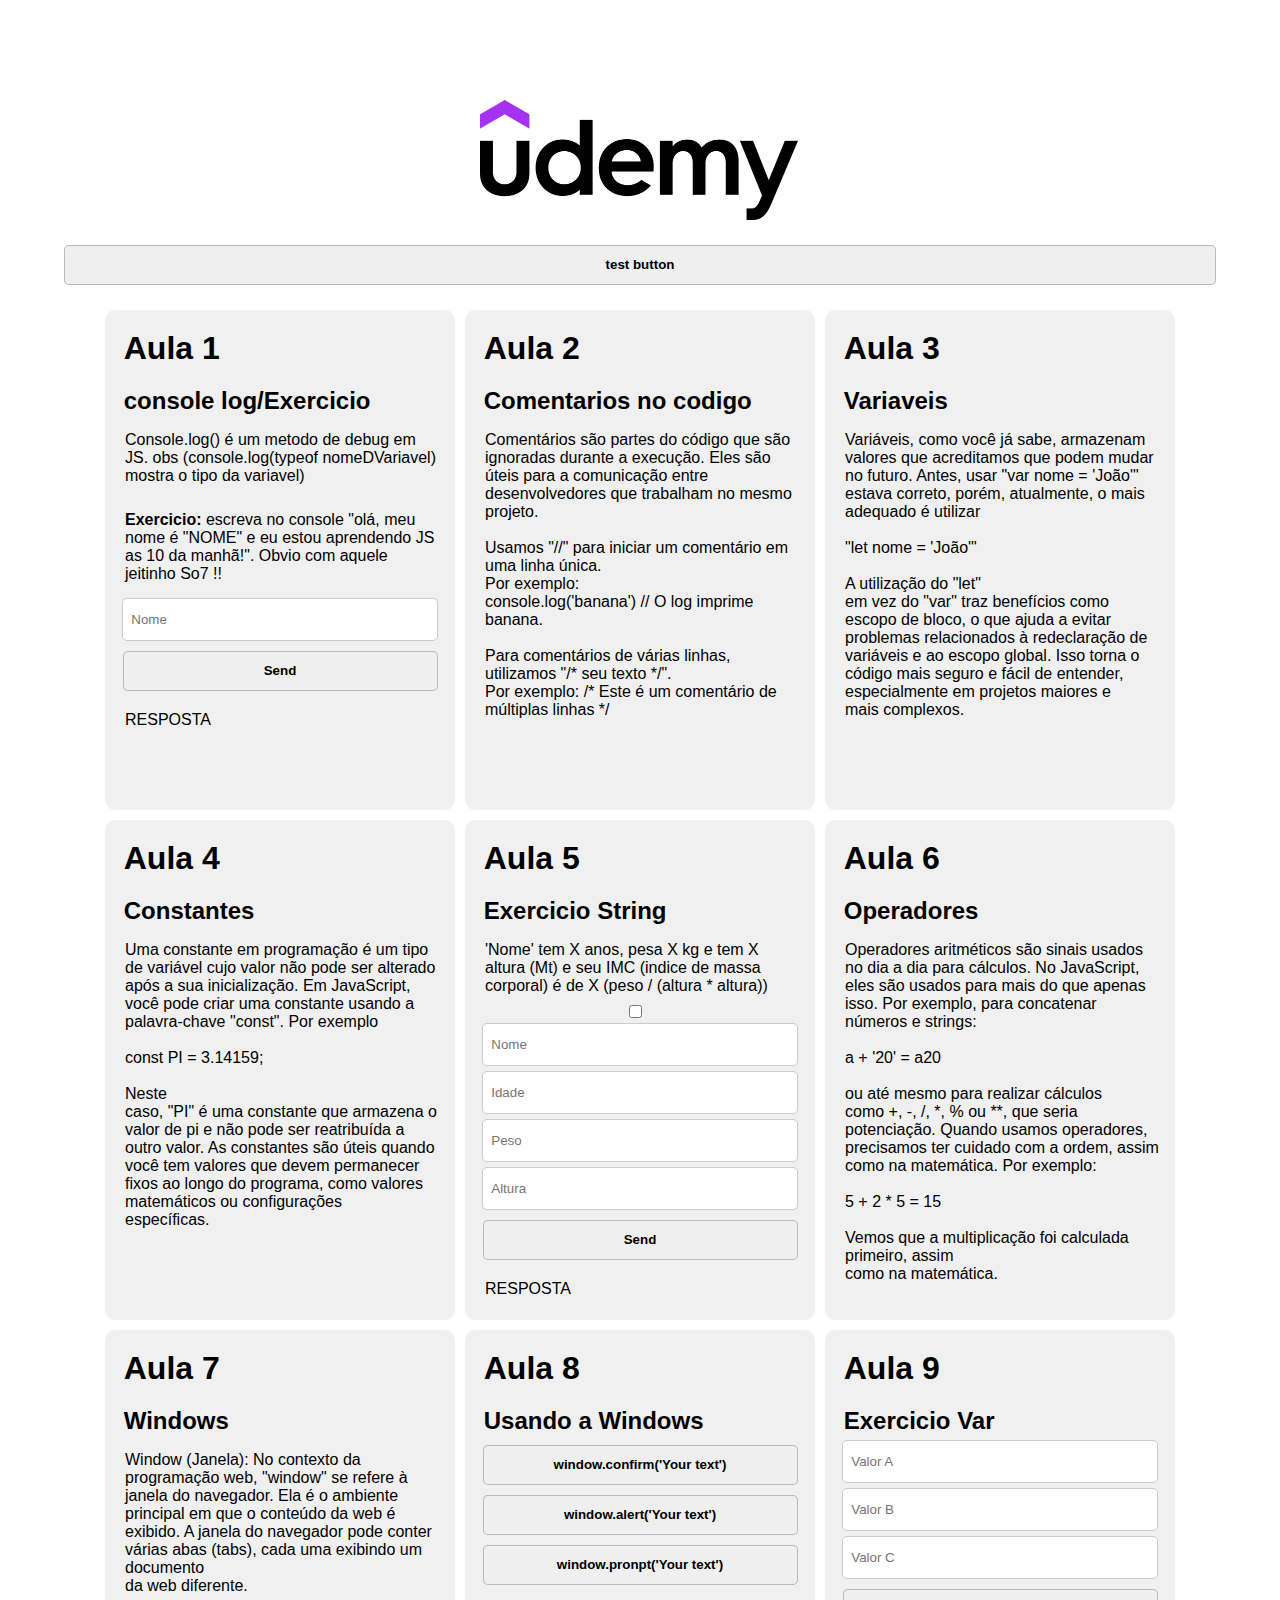
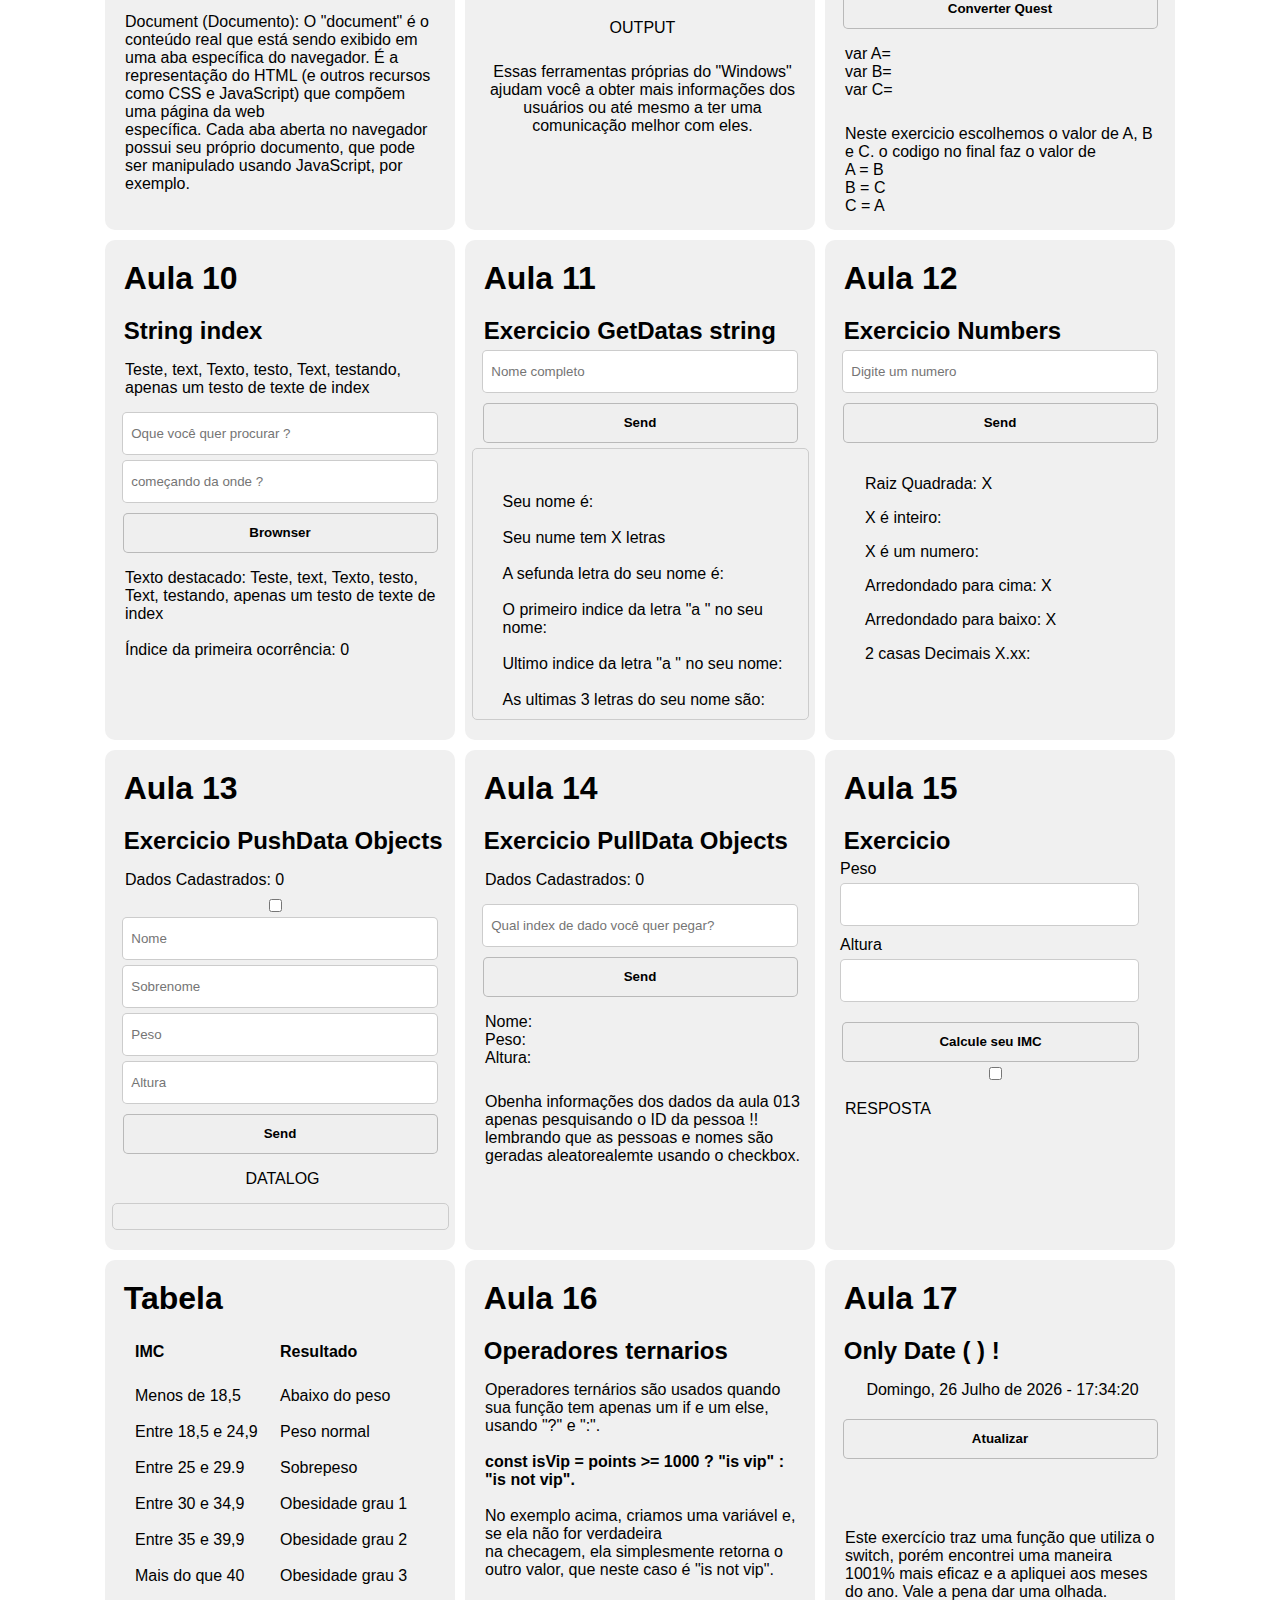
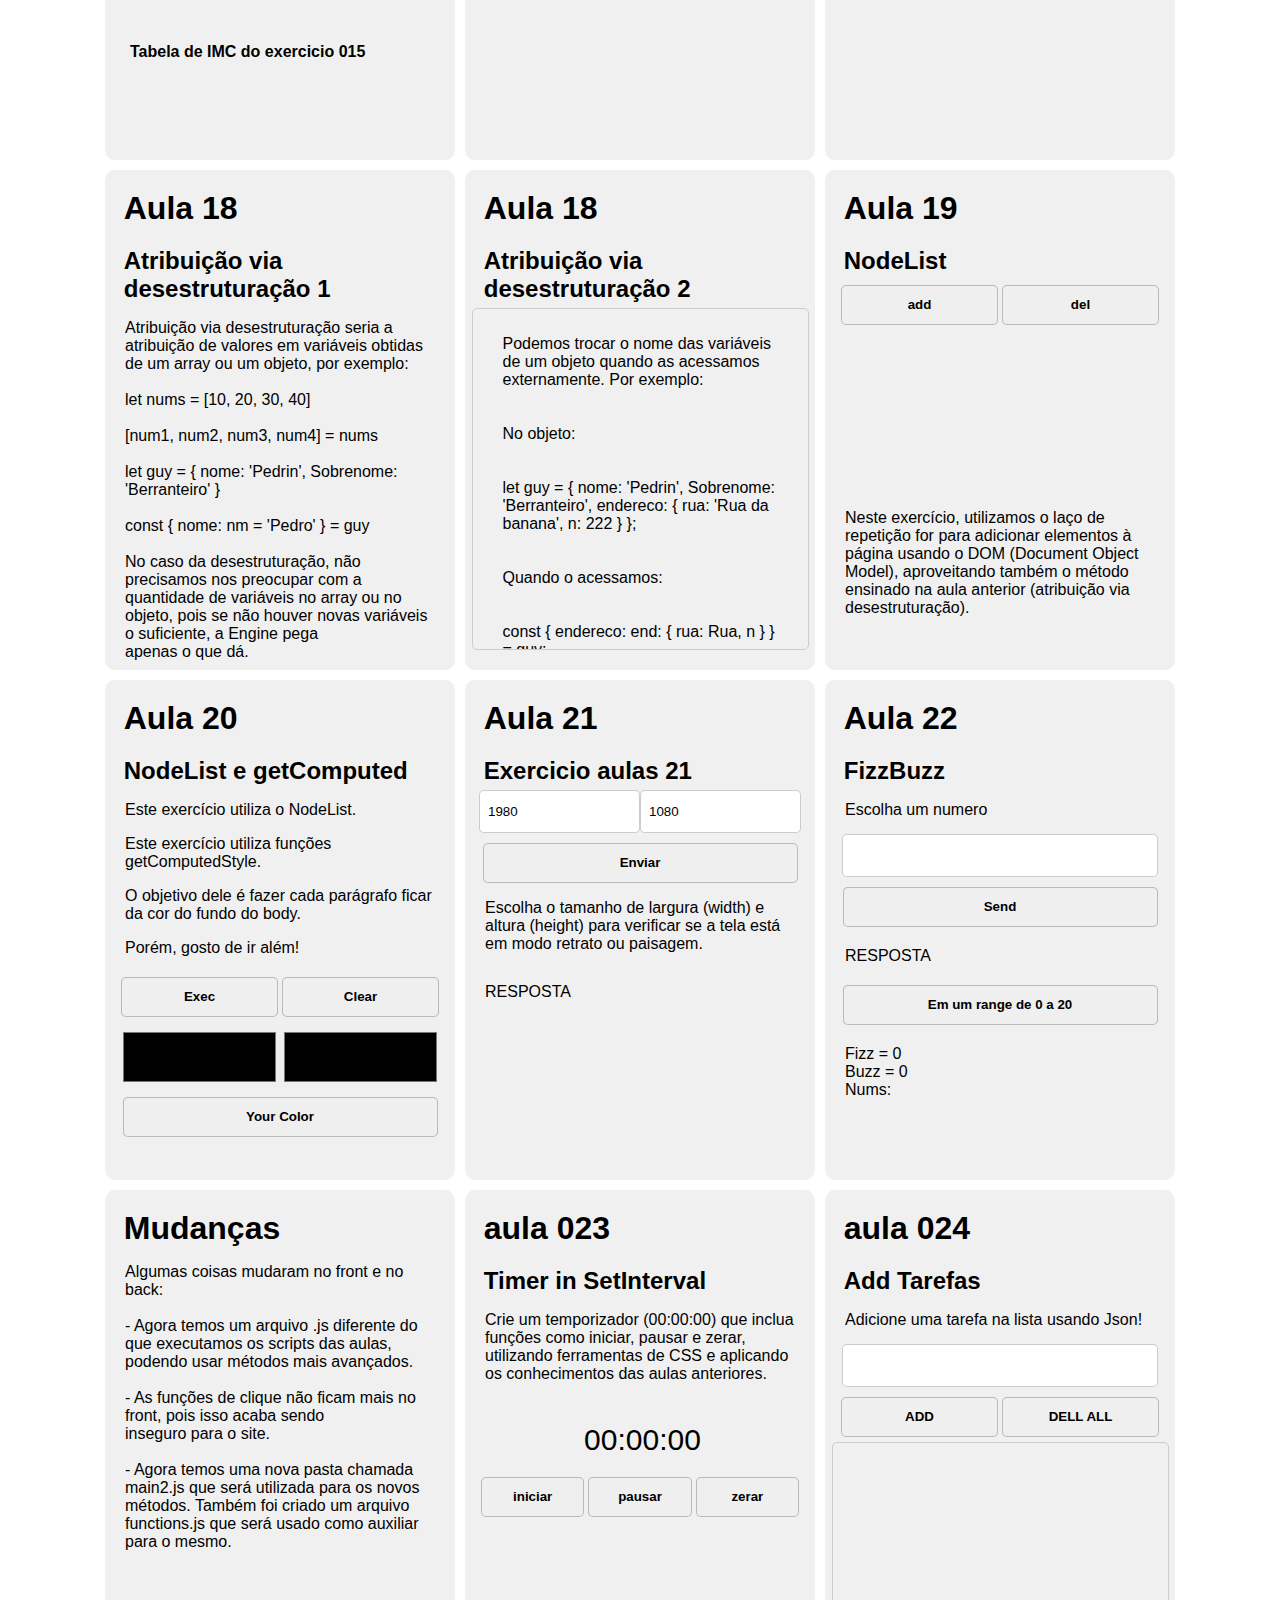
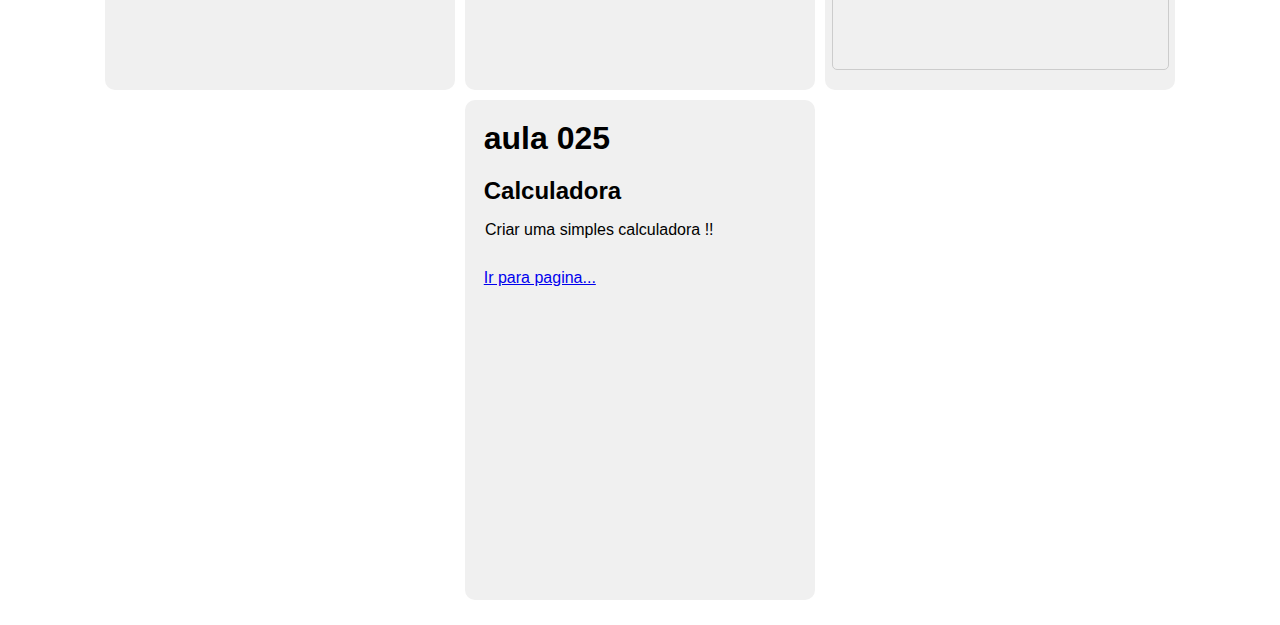
==== commit e20272bd: "Updade 23/04/2024 15:16" ====
--- a/index.html
+++ b/index.html
@@ -5,7 +5,7 @@
     <meta charset="UTF-8">
     <meta name="viewport" content="width=device-width, initial-scale=1.0">
     <title>base teste Curso</title>
-    <link rel="stylesheet" href="/CursoPart1/style.css">
+    <link rel="stylesheet" href="/CSSs/style.css">
 
 
 </head>
@@ -379,18 +379,39 @@
             </div>
         </div>
 
-
-
-
-
-
+        <div class="aula">
+            <h1>aula 024</h1>
+            <h2>Add Tarefas</h2>
+            <p>Adicione uma tarefa na lista usando Json!</p>
+
+            <input type="text" class="input" id="inpAula024">
+            <div class="HbuttonCfg">
+                <button class="bt" id="btAula24">ADD</button>
+                <button class="bt" id="dellAula024">DELL ALL</button>
+            </div>
+
+
+            <ul class="Pflex" id="UlAula024">
+
+            </ul>
+
+        </div>
+
+        <div class="aula">
+            <h1>aula 025</h1>
+            <h2>Calculadora</h2>
+            <p>Criar uma simples calculadora !!</p>
+
+            <a href="/paginas/calc.html" target="_blank">Ir para pagina...</a>
+
+        </div>
 
     </section>
 
     <script src="/scripts/main.js"></script>
-    <script src="CursoPart1/preconfig.js"></script>
-    <script src="/CursoPart1/main2.js"></script>
-    <script src="CursoPart1/functions.js"></script>
+    <script src="/scripts/preconfig.js"></script>
+    <script src="/scripts/main2.js"></script>
+    <script src="/scripts/functions.js"></script>
 
 
 </body>
--- a/CSSs/style.css
+++ b/CSSs/style.css
@@ -0,0 +1,193 @@
+body {
+    display: flex;
+    margin: 0;
+    flex-direction: column;
+    font-family: Arial, sans-serif;
+    background-color: white;
+}
+
+.daddy {
+    display: flex;
+    flex-wrap: wrap;
+    justify-content: center;
+    align-items: flex-start;
+    padding: 20px;
+}
+
+.aula {
+    display: flex;
+    flex-direction: column;
+    background-color: rgb(240, 240, 240);
+    border-radius: 10px;
+    margin: 5px;
+    width: 350px;
+    height: 500px;
+    transition: transform 0.3s ease;
+}
+
+.aula:hover {
+    transform: scale(1.02);
+}
+
+.DefinitionDivAula001 {
+    display: flex;
+    border-radius: 10px;
+    margin: 5px;
+    width: 300px;
+    height: 500px;
+}
+
+.divSmallDefinitions {
+    display: flex;
+    border-radius: 10px;
+    margin: 5px;
+    width: 710px;
+}
+
+.smallDivLeft,
+.smallDivRight {
+    display: flex;
+    width: 100%;
+    border-radius: 10px;
+    height: 150px;
+    flex-direction: column;
+}
+
+.input {
+    min-height: 25px;
+    margin-top: 5px;
+    width: 85%;
+    align-self: center;
+    padding: 8px;
+    border: 1px solid rgba(0, 0, 0, 0.2);
+    border-radius: 5px;
+    outline: none;
+    transition: border-color 0.3s ease;
+}
+
+.input:focus {
+    border-color: rgba(0, 0, 0, 0.5);
+}
+
+.bt,
+.btTest {
+    width: 90%;
+    min-height: 40px;
+    margin-top: 10px;
+    border-radius: 5px;
+    border: 1px solid rgba(26, 26, 26, 0.253);
+    align-self: center;
+    font-weight: bold;
+    cursor: pointer;
+    transition: background-color 0.3s ease, color 0.3s ease;
+    margin-left: 2px;
+    margin-right: 2px;
+}
+
+.bt2 {
+    width: 20%;
+    border-radius: 5px;
+    border: 1px solid rgba(26, 26, 26, 0.253);
+    align-self: center;
+    font-weight: bold;
+    cursor: pointer;
+    transition: background-color 0.3s ease, color 0.3s ease;
+    margin-left: 2px;
+    margin-right: 2px;
+}
+
+.bt:hover,
+.btTest:hover {
+    background-color: rgba(26, 26, 26, 0.1);
+    color: rgba(26, 26, 26, 0.9);
+}
+
+.Pflex {
+    width: 90%;
+    height: 100%;
+    overflow-y: auto;
+    padding: 10px;
+    border-radius: 5px;
+    text-align: start;
+    margin-top: 5px;
+    border: 1px solid #ccc;
+    align-self: center;
+    margin-bottom: 20px;
+    scrollbar-width: none;
+}
+
+.Pflex::-webkit-scrollbar {
+    display: none;
+}
+
+.HbuttonCfg {
+    display: flex;
+    width: 92%;
+    align-self: center;
+}
+
+.HbuttonCfg2 {
+    display: flex;
+    width: 100%;
+    align-self: center;
+}
+
+.imgUdemy {
+    width: 25%;
+    align-self: center;
+}
+
+p {
+    text-align: start;
+    width: 90%;
+    white-space: pre-line;
+    margin-left: 20px;
+    margin-bottom: 10px;
+    word-wrap: break-word;
+}
+
+a,
+h1,
+h2 {
+    width: 95%;
+    align-self: center;
+    margin: 0;
+    margin-top: 20px;
+    margin-left: 20px;
+}
+
+.forInput {
+    display: flex;
+    flex-direction: column;
+    margin-left: 10px;
+    padding: 5px;
+}
+
+.forInput input,
+.forInput button {
+    align-self: flex-start;
+}
+
+.respClass {
+    margin-left: 20px;
+    margin-top: 20px;
+}
+
+.checkBox {
+    margin: 0;
+    padding: 0;
+    align-self: center;
+    margin-right: 10px;
+}
+
+.GetColor {
+    width: 90%;
+    align-self: center;
+    margin-top: 10px;
+    height: 60px;
+    border: none;
+}
+
+.aula24div {
+    display: flex;
+}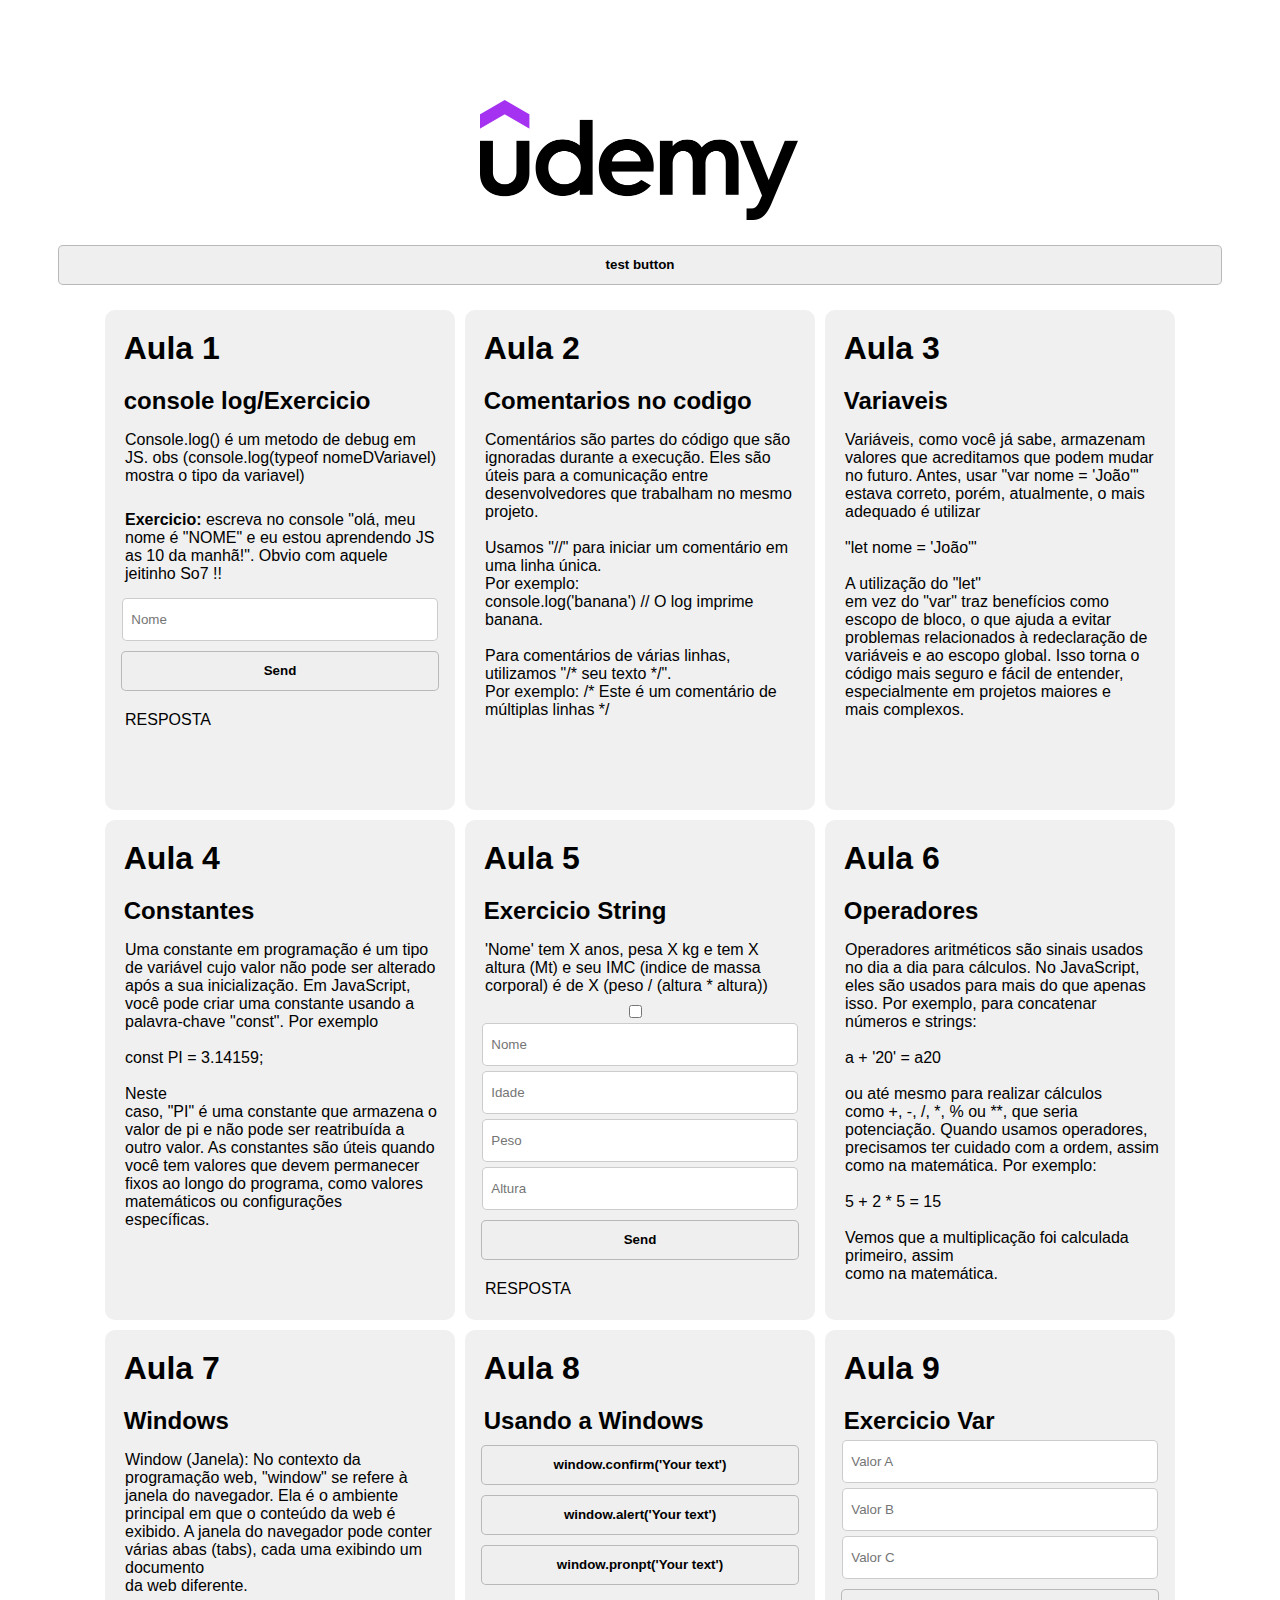
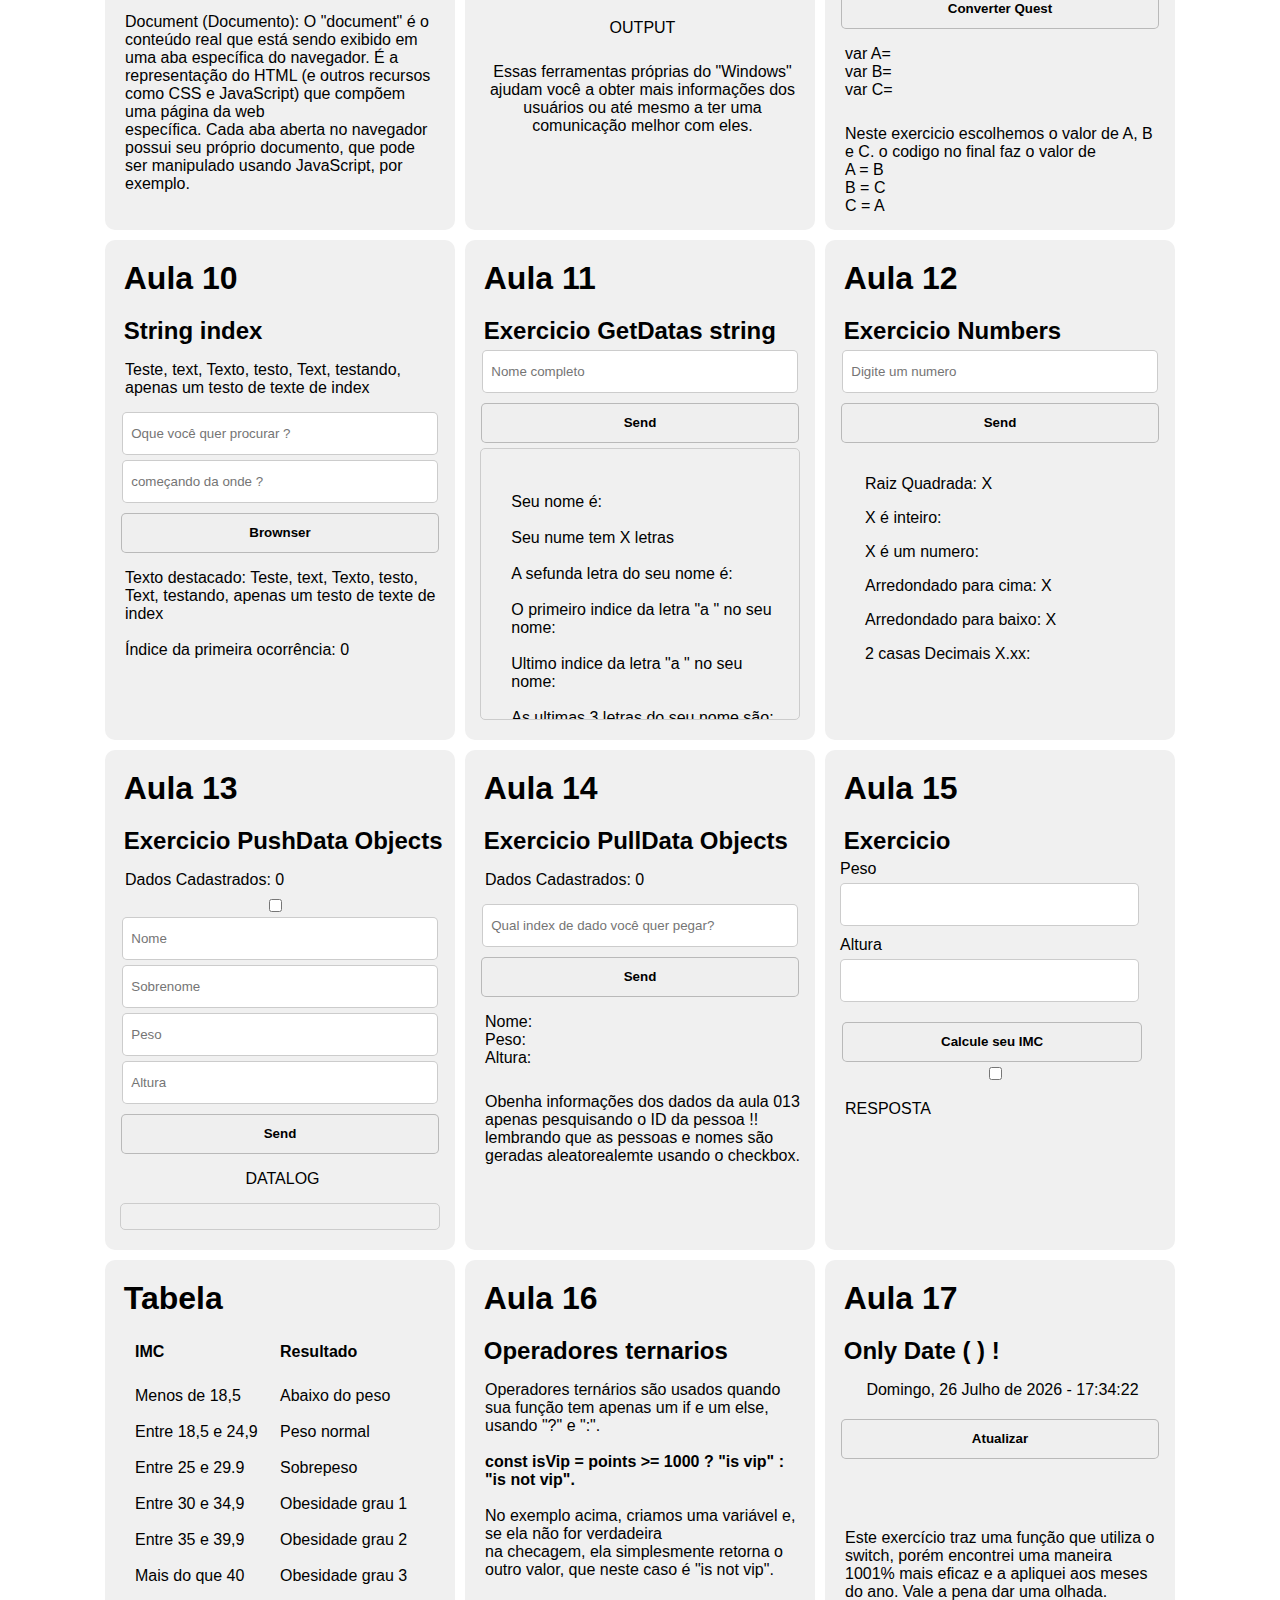
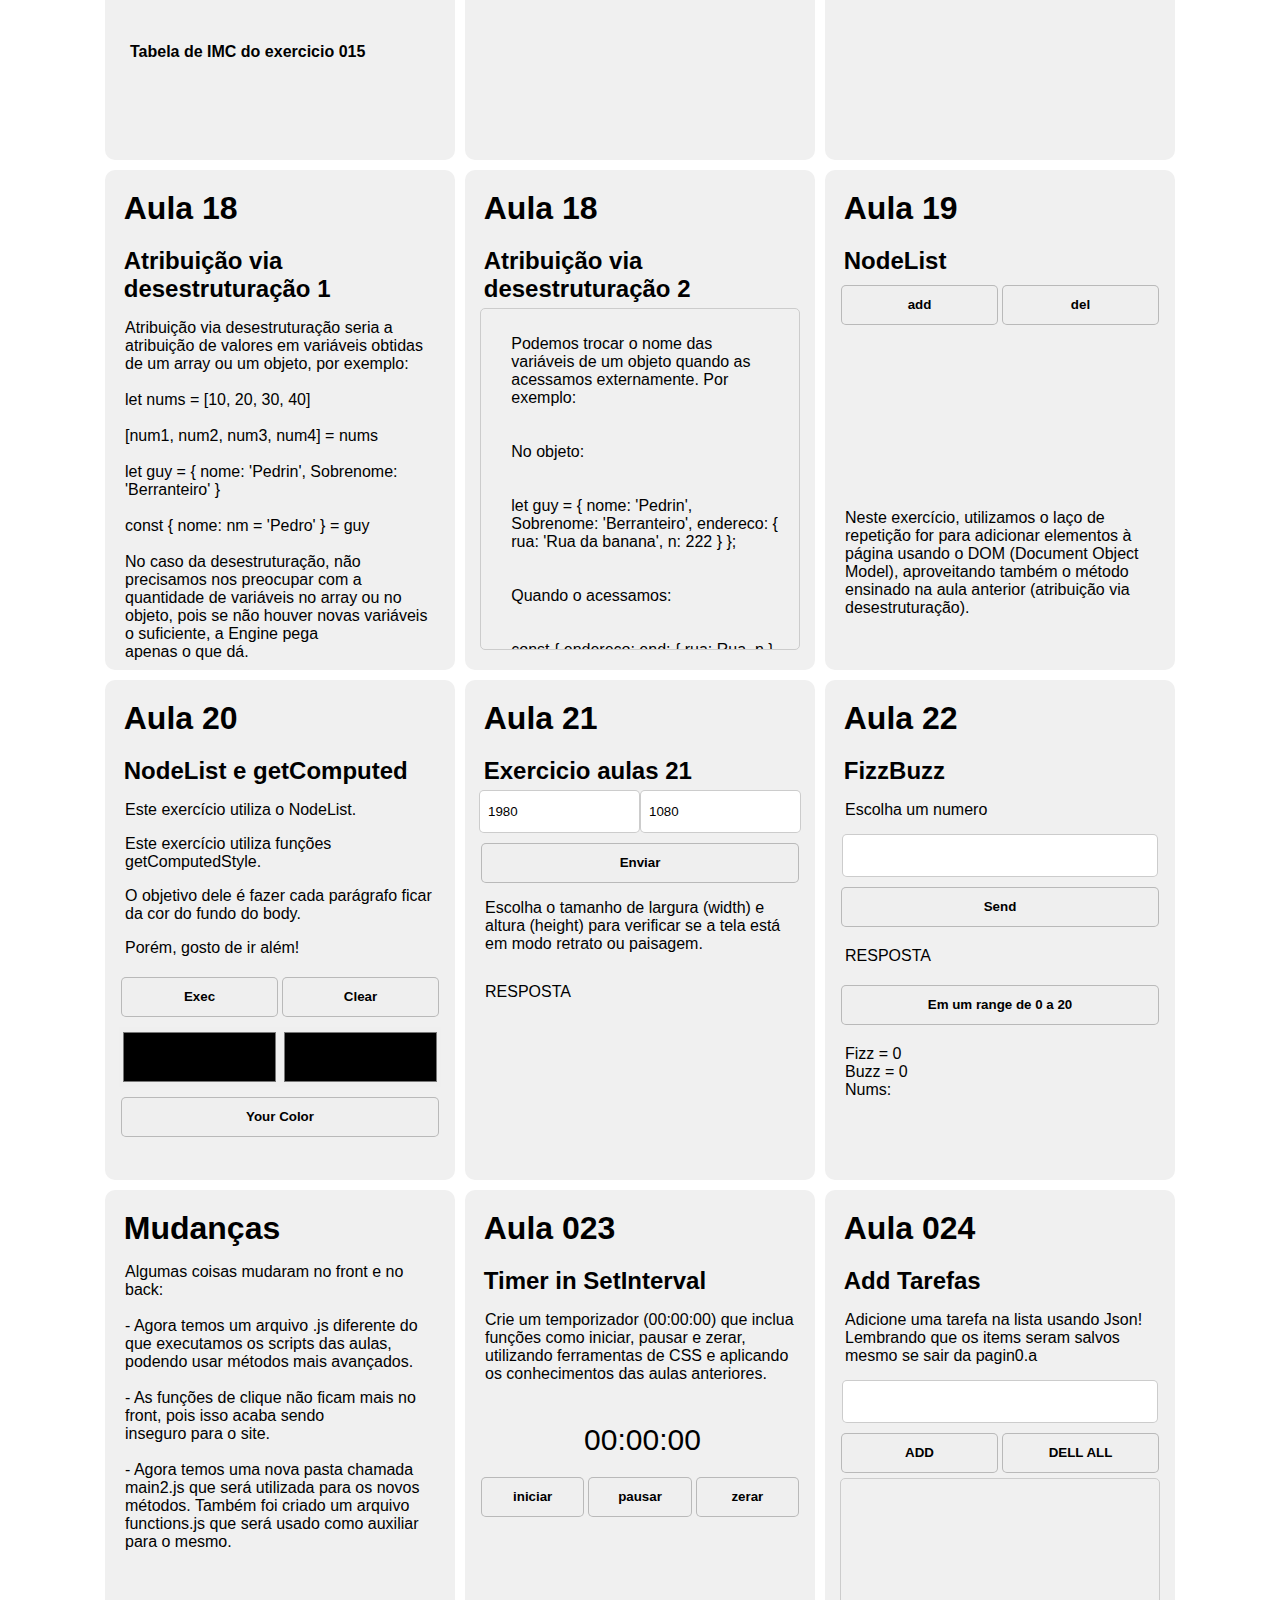
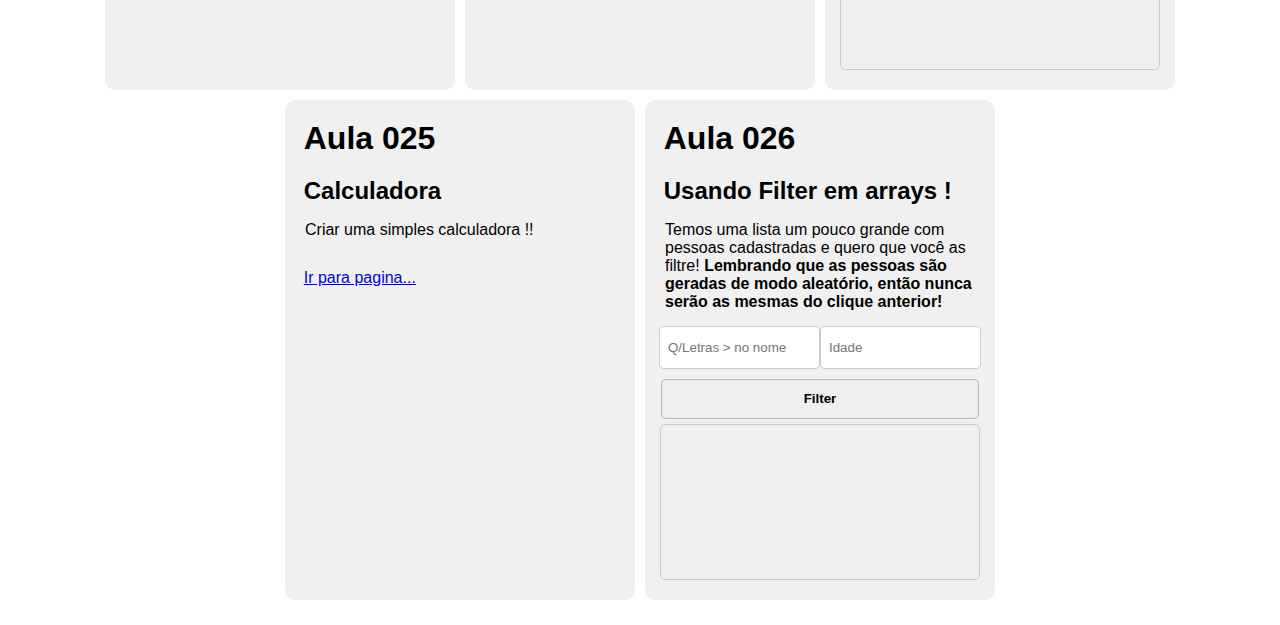
==== commit 527619df: "Updade 27/04/2024 13:38" ====
--- a/index.html
+++ b/index.html
@@ -367,7 +367,7 @@
         </div>
 
         <div class="aula">
-            <h1>aula 023</h1>
+            <h1>Aula 023</h1>
             <h2>Timer in SetInterval</h2>
             <p>Crie um temporizador (00:00:00) que inclua funções como iniciar, pausar e zerar, utilizando ferramentas de CSS e aplicando os conhecimentos das aulas anteriores.</p>
 
@@ -380,9 +380,9 @@
         </div>
 
         <div class="aula">
-            <h1>aula 024</h1>
+            <h1>Aula 024</h1>
             <h2>Add Tarefas</h2>
-            <p>Adicione uma tarefa na lista usando Json!</p>
+            <p>Adicione uma tarefa na lista usando Json! Lembrando que os items seram salvos mesmo se sair da pagin0.a</p>
 
             <input type="text" class="input" id="inpAula024">
             <div class="HbuttonCfg">
@@ -398,11 +398,28 @@
         </div>
 
         <div class="aula">
-            <h1>aula 025</h1>
+            <h1>Aula 025</h1>
             <h2>Calculadora</h2>
             <p>Criar uma simples calculadora !!</p>
 
             <a href="/paginas/calc.html" target="_blank">Ir para pagina...</a>
+
+        </div>
+
+        <div class="aula">
+            <h1>Aula 026</h1>
+            <h2>Usando Filter em arrays !</h2>
+            <p>Temos uma lista um pouco grande com pessoas cadastradas e quero que você as filtre! <b>Lembrando que as pessoas são geradas de modo aleatório, então nunca serão as mesmas do clique anterior!</b></p>
+            <div class="HbuttonCfg">
+                <input type="number" class="input" placeholder="Q/Letras > no nome" id="inpAula026_1">
+                <input type="number" class="input" placeholder="Idade" id="inpAula026_2">
+            </div>
+            <button class="bt" id="buttonAula026">Filter</button>
+
+            <div class="Pflex" id="logAula026">
+                
+
+            </div>
 
         </div>
 
@@ -412,6 +429,7 @@
     <script src="/scripts/preconfig.js"></script>
     <script src="/scripts/main2.js"></script>
     <script src="/scripts/functions.js"></script>
+    <script src="/assets/test.js"></script>
 
 
 </body>
--- a/CSSs/style.css
+++ b/CSSs/style.css
@@ -71,7 +71,7 @@
 
 .bt,
 .btTest {
-    width: 90%;
+    width: 91%;
     min-height: 40px;
     margin-top: 10px;
     border-radius: 5px;
@@ -103,7 +103,7 @@
 }
 
 .Pflex {
-    width: 90%;
+    width: 85%;
     height: 100%;
     overflow-y: auto;
     padding: 10px;
@@ -190,4 +190,15 @@
 
 .aula24div {
     display: flex;
+}
+
+input[type="number"]::-webkit-inner-spin-button,
+input[type="number"]::-webkit-outer-spin-button {
+  -webkit-appearance: none;
+  margin: 0;
+}
+
+/* Garante que o input number ainda seja redimensionável */
+input[type="number"] {
+  -moz-appearance: textfield;
 }